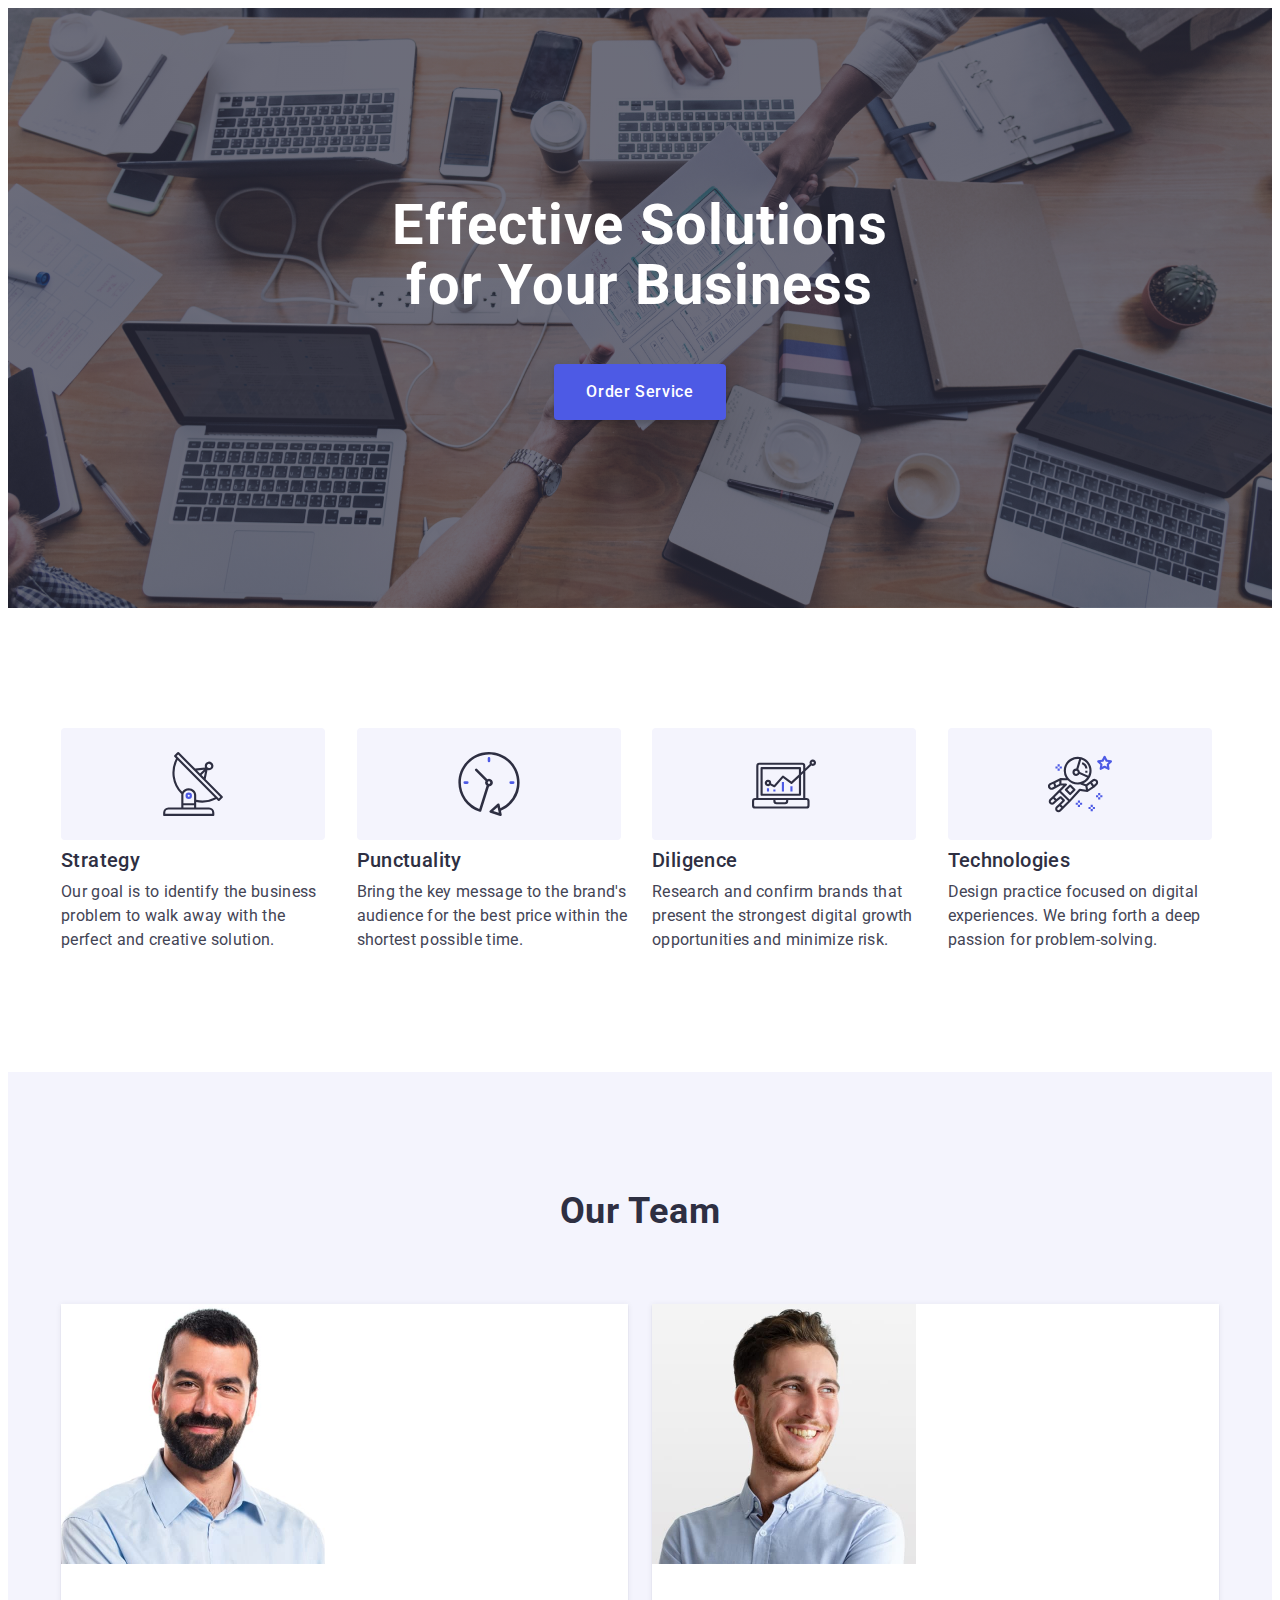
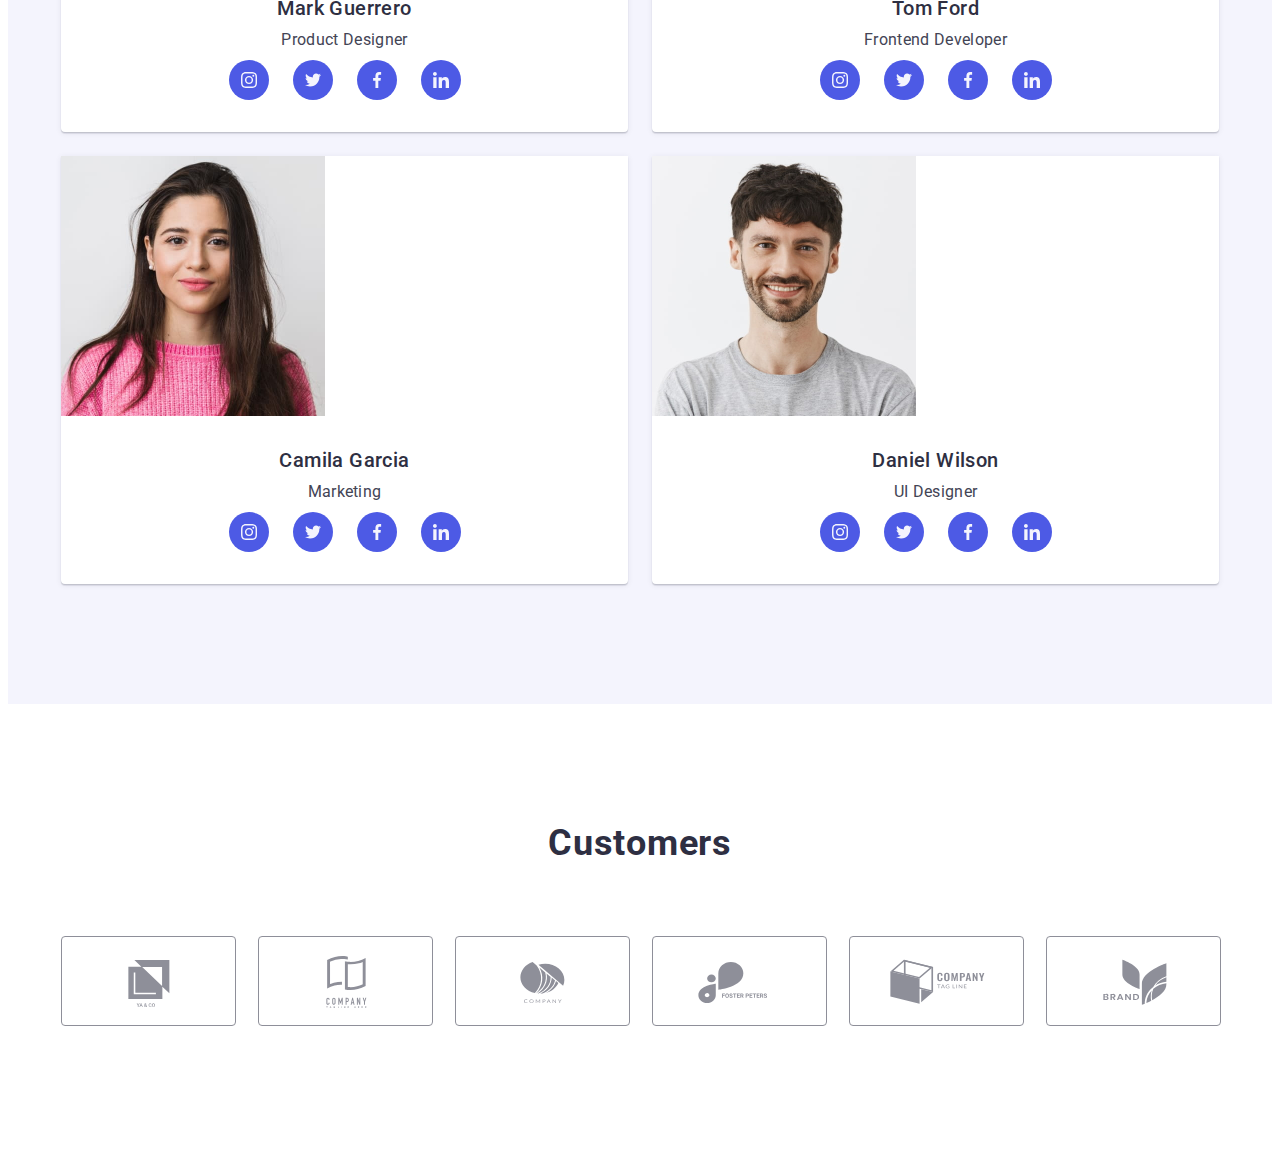
==== index.html @ ec93570b "team desk" ====
<!DOCTYPE html>
<html lang="en">
    
    <head>
        <meta charset="UTF-8">
        <meta http-equiv="X-UA-Compatible" content="IE=edge">
        <meta name="viewport" content="width=device-width, initial-scale=1.0">
        <title>Web Studio</title>
        <link rel="preconnect" href="https://fonts.googleapis.com">
        <link rel="preconnect" href="https://fonts.gstatic.com" crossorigin>
        <link href="https://fonts.googleapis.com/css2?family=Raleway:wght@800&family=Roboto:wght@400;500;700&display=swap" rel="stylesheet">
        <link rel="stylesheet" href="https://cdnjs.cloudflare.com/ajax/libs/modern-normalize/2.0.0/modern-normalize.min.css" integrity="sha512-4xo8blKMVCiXpTaLzQSLSw3KFOVPWhm/TRtuPVc4WG6kUgjH6J03IBuG7JZPkcWMxJ5huwaBpOpnwYElP/m6wg==" crossorigin="anonymous" referrerpolicy="no-referrer">
        <link rel="stylesheet" href="./css/styles.css">
        <link rel="stylesheet" href="./css/media.css">
    </head> 
    <body>
        <!-- <header class="header">
            <div class="container header-container">
                <nav class="header-navigation">
                    <a class="logo-link logo-web link header-logo" href="./index.html">Web<span class="logo-studio link">Studio</span></a>
                    <ul class="header-list list">
                        <li class="header-item"><a class="header-link link current-page" href="./index.html">Studio</a></li>
                        <li class="header-item"><a class="header-link link" href="./portfolio.html">Portfolio</a></li>
                        <li class="header-item"><a class="header-link link" href="">Contacts</a></li>
                    </ul>
                </nav>
                <address class="header-address">
                    <ul class="header-address-list list">
                        <li class="header-address-item">
                            <a class="header-address-link link" href="mailto:info@devstudio.com">info@devstudio.com</a>
                        </li>
                        <li class="header-address-item">
                            <a class="header-address-link link" href="tel:+110001111111">+11 (000) 111-11-11</a>
                        </li>
                    </ul>
                </address>
                <button type="button" class="menu-open-btn">
                    <svg class="menu-open-svg" width="32" height="22">
                        <use href="./images/icons.svg#icon-menu-burger"></use>
                    </svg>
                </button>
            </div>
            <div class="mob-menu">
                <button type="button" class="menu-close-btn">
                    <svg class="modal-close-svg" width="8" height="8">
                        <use href="./images/icons.svg#icon-close-black-a"></use>
                    </svg>
                </button>
                <nav class="mob-menu-navigation">
                    <ul class="mob-menu-list list">
                        <li class="mob-menu-item"><a class="mob-menu-link link current-page" href="./index.html">Studio</a></li>
                        <li class="mob-menu-item"><a class="mob-menu-link link" href="./portfolio.html">Portfolio</a></li>
                        <li class="mob-menu-item"><a class="mob-menu-link link" href="">Contacts</a></li>
                    </ul>
                </nav>
                <address class="mob-menu-address">
                    <ul class="mob-menu-address-list list">
                        <li class="mob-menu-address-item">
                            <a class="mob-menu-address-link link" href="mailto:info@devstudio.com">info@devstudio.com</a>
                        </li>
                        <li class="mob-menu-address-item">
                            <a class="mob-menu-address-link link" href="tel:+110001111111">+11 (000) 111-11-11</a>
                        </li>
                    </ul>
                </address>
                <div class="mob-menu-soc-container">
                    <ul class="mob-menu-soc-list list">
                        <li class="footer-soc-item">
                            <a href="" class="footer-soc-link link" target="_blank" rel="noopener noreferrer"><svg
                                    class="footer-soc-icon" width="24" height="24">
                                    <use href="./images/icons.svg#icon-instagram"></use>
                                </svg></a>
                        </li>
                        <li class="footer-soc-item">
                            <a href="" class="footer-soc-link link" target="_blank" rel="noopener noreferrer"><svg
                                    class="footer-soc-icon" width="24" height="24">
                                    <use href="./images/icons.svg#icon-twitter"></use>
                                </svg></a>
                        </li>
                        <li class="footer-soc-item">
                            <a href="" class="footer-soc-link link" target="_blank" rel="noopener noreferrer"><svg
                                    class="footer-soc-icon" width="24" height="24">
                                    <use href="./images/icons.svg#icon-facebook"></use>
                                </svg></a>
                        </li>
                        <li class="footer-soc-item">
                            <a href="" class="footer-soc-link link" target="_blank" rel="noopener noreferrer"><svg
                                    class="footer-soc-icon" width="24" height="24">
                                    <use href="./images/icons.svg#icon-linkedin"></use>
                                </svg></a>
                        </li>
                    </ul>
                </div>
            </div>
        </header> -->

        <main class="main">
            <section class="hero">
                <div class="container hero-container">
                    <h1 class="hero-text">Effective Solutions for Your Business</h1>
                    <button class="hero-btn btn" type="button" data-modal-open>Order Service</button>
                </div>
            </section>
        
            <section class="features">
                <div class="container features-container">
                    <h2 class="visually-hidden">Our advantages</h2>
                    <ul class="features-list list">
                        <li class="features-item">
                            <div class="features-sm-bg">
                                <svg class="features-item-icon" width="64" height="64">
                                    <use href="./images/icons.svg#icon-sp"></use>
                                </svg>
                            </div>
                            <h3 class="features-subtitle">Strategy</h3>
                            <p class="features-text text-down">
                                Our goal is to identify the business problem to walk away with the perfect and creative solution.
                            </p>
                        </li>
                        <li class="features-item">
                            <div class="features-sm-bg">
                                <svg class="features-item-icon" width="64" height="64">
                                    <use href="./images/icons.svg#icon-clock"></use>
                                </svg>
                            </div>
                            <h3 class="features-subtitle">Punctuality</h3>
                            <p class="features-text text-down">
                                Bring the key message to the brand's audience for the best price within the shortest possible time.
                            </p>
                        </li>
                        <li class="features-item">
                            <div class="features-sm-bg">
                                <svg class="features-item-icon" width="64" height="64">
                                    <use href="./images/icons.svg#icon-diagram"></use>
                                </svg>
                            </div>
                            <h3 class="features-subtitle">Diligence</h3>
                            <p class="features-text text-down">
                                Research and confirm brands that present the strongest digital growth opportunities and minimize risk.
                            </p>
                        </li>
                        <li class="features-item">
                            <div class="features-sm-bg">
                                <svg class="features-item-icon" width="64" height="64">
                                    <use href="./images/icons.svg#icon-astronaut"></use>
                                </svg>
                            </div>
                            <h3 class="features-subtitle">Technologies</h3>
                            <p class="features-text text-down">
                                Design practice focused on digital experiences. We bring forth a deep passion for problem-solving.
                            </p>
                        </li>
                    </ul>
                </div>
            </section>
<!-- 
            <section class="doing">
                <div class="container doing-container">
                    <h2 class="doing-title big-title">What are we doing</h2>
                    <ul class="doing-list list">
                        <li class="doing-item"><img src="./images/img-website.jpg" alt="website for computer" width="360"></li>
                        <li class="doing-item"><img src="./images/img-chatbot.jpg" alt="phone with chatbot" width="360"></li>
                        <li class="doing-item"><img src="./images/img-responsive.jpg" alt="responsive site for phone" width="360"></li>
                    </ul>
                </div>
            </section> -->

            <section class="team">
                <div class="container team-container">
                    <h2 class="team-title big-title">Our Team</h2>
                    <ul class="team-list list">
                        <li class="team-item">
                            <img
                                srcset="./images/photo-1-2x.jpg"
                                src="./images/photo-mark.jpg" 
                                alt="photo Mark Guerrero" 
                                width="264" 
                                height="260"
                            >
                            <div class="team-card">
                                <h3 class="team-item-subtitle subtitle">Mark Guerrero</h3>
                                <p class="team-item-text text-down">Product Designer</p>
                                <ul class="team-soc-list list">
                                    <li class="team-soc-item">
                                        <a
                                            href=""
                                            class="team-soc-link link"
                                            target="_blank"
                                            rel="noopener noreferrer"
                                        ><svg class="team-link-icon" width="16" height="16">
                                            <use href="./images/icons.svg#icon-instagram"></use>
                                        </svg></a>
                                    </li>
                                    <li class="team-soc-item">
                                        <a
                                            href=""
                                            class="team-soc-link link"
                                            target="_blank"
                                            rel="noopener noreferrer"
                                        ><svg class="team-link-icon" width="16" height="16">
                                            <use href="./images/icons.svg#icon-twitter"></use>
                                        </svg></a>
                                    </li>
                                    <li class="team-soc-item">
                                        <a
                                            href=""
                                            class="team-soc-link link"
                                            target="_blank"
                                            rel="noopener noreferrer"
                                        ><svg class="team-link-icon" width="16" height="16">
                                            <use href="./images/icons.svg#icon-facebook"></use>
                                        </svg></a>
                                    </li>
                                    <li class="team-soc-item">
                                        <a
                                            href=""
                                            class="team-soc-link link"
                                            target="_blank"
                                            rel="noopener noreferrer"
                                        ><svg class="team-link-icon" width="16" height="16">
                                            <use href="./images/icons.svg#icon-linkedin"></use>
                                        </svg></a>
                                    </li>
                                </ul>
                            </div>
                        </li>
                        <li class="team-item">
                            <img
                                srcset="./images/photo-2-2x.jpg" 
                                src="./images/photo-tom.jpg" 
                                alt="photo Tom Ford" 
                                width="264" 
                                height="260"
                            >
                            <div class="team-card">
                                <h3 class="team-item-subtitle subtitle">Tom Ford</h3>
                                <p class="team-item-text text-down">Frontend Developer</p>
                                <ul class="team-soc-list list">
                                    <li class="team-soc-item">
                                        <a href="" class="team-soc-link link" target="_blank" rel="noopener noreferrer">
                                            <svg class="team-link-icon" width="16" height="16">
                                                <use href="./images/icons.svg#icon-instagram"></use>
                                            </svg>
                                        </a>
                                    </li>
                                    <li class="team-soc-item">
                                        <a href="" class="team-soc-link link" target="_blank" rel="noopener noreferrer">
                                            <svg class="team-link-icon" width="16" height="16">
                                                <use href="./images/icons.svg#icon-twitter"></use>
                                            </svg>
                                        </a>
                                    </li>
                                    <li class="team-soc-item">
                                        <a href="" class="team-soc-link link" target="_blank" rel="noopener noreferrer">
                                            <svg class="team-link-icon" width="16" height="16">
                                                <use href="./images/icons.svg#icon-facebook"></use>
                                            </svg>
                                        </a>
                                    </li>
                                    <li class="team-soc-item">
                                        <a href="" class="team-soc-link link" target="_blank" rel="noopener noreferrer">
                                            <svg class="team-link-icon" width="16" height="16">
                                                <use href="./images/icons.svg#icon-linkedin"></use>
                                            </svg>
                                        </a>
                                    </li>
                                </ul>
                            </div>
                        </li>
                        <li class="team-item">
                            <img
                                srcset="./images/photo-3-2x.jpg" 
                                src="./images/photo-camila.jpg" 
                                alt="photo Camila Garcia" 
                                width="264" 
                                height="260"
                            >
                            <div class="team-card">
                                <h3 class="team-item-subtitle subtitle">Camila Garcia</h3>
                                <p class="team-item-text text-down">Marketing</p>
                                <ul class="team-soc-list list">
                                    <li class="team-soc-item">
                                        <a href="" class="team-soc-link link" target="_blank" rel="noopener noreferrer">
                                            <svg class="team-link-icon" width="16" height="16">
                                                <use href="./images/icons.svg#icon-instagram"></use>
                                            </svg>
                                        </a>
                                    </li>
                                    <li class="team-soc-item">
                                        <a href="" class="team-soc-link link" target="_blank" rel="noopener noreferrer">
                                            <svg class="team-link-icon" width="16" height="16">
                                                <use href="./images/icons.svg#icon-twitter"></use>
                                            </svg>
                                        </a>
                                    </li>
                                    <li class="team-soc-item">
                                        <a href="" class="team-soc-link link" target="_blank" rel="noopener noreferrer">
                                            <svg class="team-link-icon" width="16" height="16">
                                                <use href="./images/icons.svg#icon-facebook"></use>
                                            </svg>
                                        </a>
                                    </li>
                                    <li class="team-soc-item">
                                        <a href="" class="team-soc-link link" target="_blank" rel="noopener noreferrer">
                                            <svg class="team-link-icon" width="16" height="16">
                                                <use href="./images/icons.svg#icon-linkedin"></use>
                                            </svg>
                                        </a>
                                    </li>
                                </ul>
                            </div>
                        </li>
                        <li class="team-item">
                            <img
                                srcset="./images/photo-4-2x.jpg" 
                                src="./images/photo-daniel.jpg" 
                                alt="photo Daniel Wilson" 
                                width="264" 
                                height="260"
                            >
                            <div class="team-card">
                                <h3 class="team-item-subtitle subtitle">Daniel Wilson</h3>
                                <p class="team-item-text text-down">UI Designer</p>
                                <ul class="team-soc-list list">
                                    <li class="team-soc-item">
                                        <a href="" class="team-soc-link link" target="_blank" rel="noopener noreferrer">
                                            <svg class="team-link-icon" width="16" height="16">
                                                <use href="./images/icons.svg#icon-instagram"></use>
                                            </svg>
                                        </a>
                                    </li>
                                    <li class="team-soc-item">
                                        <a href="" class="team-soc-link link" target="_blank" rel="noopener noreferrer">
                                            <svg class="team-link-icon" width="16" height="16">
                                                <use href="./images/icons.svg#icon-twitter"></use>
                                            </svg>
                                        </a>
                                    </li>
                                    <li class="team-soc-item">
                                        <a href="" class="team-soc-link link" target="_blank" rel="noopener noreferrer">
                                            <svg class="team-link-icon" width="16" height="16">
                                                <use href="./images/icons.svg#icon-facebook"></use>
                                            </svg>
                                        </a>
                                    </li>
                                    <li class="team-soc-item">
                                        <a href="" class="team-soc-link link" target="_blank" rel="noopener noreferrer">
                                            <svg class="team-link-icon" width="16" height="16">
                                                <use href="./images/icons.svg#icon-linkedin"></use>
                                            </svg>
                                        </a>
                                    </li>
                                </ul>
                            </div>
                        </li>
                    </ul>
                </div>
            </section>
            <section class="customers">
                <div class="container customers-container">
                    <h2 class="customers-title big-title">Customers</h2>   
                    <ul class="customers-list list">
                        <li class="customers-item">
                            <a class="client-link link" href="">
                                <svg class="client-link-icon" width="104" height="56">
                                    <use href="./images/icons.svg#icon-client-a"></use>
                                </svg>
                            </a>
                        </li>
                        <li class="customers-item">
                            <a class="client-link link" href="">
                                <svg class="client-link-icon" width="104" height="56">
                                    <use href="./images/icons.svg#icon-client-b"></use>
                                </svg>
                            </a>
                        </li>
                        <li class="customers-item">
                            <a class="client-link link" href="">
                                <svg class="client-link-icon" width="104" height="56">
                                    <use href="./images/icons.svg#icon-client-c"></use>
                                </svg>
                            </a>
                        </li>
                        <li class="customers-item">
                            <a class="client-link link" href="">
                                <svg class="client-link-icon" width="104" height="56">
                                    <use href="./images/icons.svg#icon-client-d"></use>
                                </svg>
                            </a>
                        </li>
                        <li class="customers-item">
                            <a class="client-link link" href="">
                                <svg class="client-link-icon" width="104" height="56">
                                    <use href="./images/icons.svg#icon-client-f"></use>
                                </svg>
                            </a>
                        </li>
                        <li class="customers-item">
                            <a class="client-link link" href="">
                                <svg class="client-link-icon" width="104" height="56">
                                    <use href="./images/icons.svg#icon-client-e"></use>
                                </svg>
                            </a>
                        </li>
                    </ul>
                </div>
            </section>
        </main>
<!-- 
        <footer class="footer">
            <div class="container footer-container">
                <div class="footer-logo-box">
                    <a class="footer-link logo-link logo-web link" href="./index.html">Web<span class="logo-link footer-logo-studio link">Studio</span></a>
                    <p class="footer-text">
                        Increase the flow of customers and sales for your business with digital marketing & growth solutions.
                    </p>
                </div>
            
                <div class="footer-soc-container">
                    <p class="footer-soc-title">Social media</p>
                    <ul class="footer-soc-list list">
                        <li class="footer-soc-item">
                            <a 
                                href="" 
                                class="footer-soc-link link" 
                                target="_blank" 
                                rel="noopener noreferrer"
                            ><svg class="footer-soc-icon" width="24" height="24">
                                <use href="./images/icons.svg#icon-instagram"></use>
                            </svg></a>
                        </li>
                        <li class="footer-soc-item">
                            <a 
                                href="" 
                                class="footer-soc-link link" 
                                target="_blank" 
                                rel="noopener noreferrer"
                            ><svg class="footer-soc-icon" width="24" height="24">
                                <use href="./images/icons.svg#icon-twitter"></use>
                            </svg></a>
                        </li>
                        <li class="footer-soc-item">
                            <a 
                                href="" 
                                class="footer-soc-link link" 
                                target="_blank" 
                                rel="noopener noreferrer"
                            ><svg class="footer-soc-icon" width="24" height="24">
                                <use href="./images/icons.svg#icon-facebook"></use>
                            </svg></a>
                        </li>
                        <li class="footer-soc-item">
                            <a 
                                href="" 
                                class="footer-soc-link link" 
                                target="_blank" 
                                rel="noopener noreferrer"
                            ><svg class="footer-soc-icon" width="24" height="24">
                                <use href="./images/icons.svg#icon-linkedin"></use>
                            </svg></a>
                        </li>
                    </ul>
                </div>
                <div class="footer-form-container">
                    <p class="sub-form-title">Subscribe</p>
                    <form class="footer-form">
                        <label for="footer-email" class="footer-label">
                        <input 
                            type="email" 
                            name="footer-email" 
                            id="footer-email" 
                            placeholder="E-mail" 
                            class="footer-input"
                            required
                        >
                        </label>
                        <button type="submit" class="btn subscribe-btn">Subscribe
                            <svg class="footer-form-icon" width="24" height="24">
                                <use href="./images/icons.svg#icon-icon-send-footer"></use>
                            </svg>
                        </button>
                    </form>
                </div>
            </div>
        </footer> -->
        <div class="backdrop is-hidden" data-modal>
            <div class="modal">
                <button type="button" class="modal-close" data-modal-close>
                <svg class="modal-close-svg" width="8" height="8">
                    <use href="./images/icons.svg#icon-close-black-a"></use>
                </svg>
                </button>
                <p class="modal-title">Leave your contacts and we will call you back</p>
                <form class="modal-form">
                    <div class="modal-field">
                        <label for="user-name" class="input-label">Name</label>
                        <div class="input-wrap">
                            <input 
                                type="text" 
                                name="user-name"
                                id="user-name" 
                                placeholder="" 
                                class="modal-input"
                                required
                            >
                            <svg class="modal-icon" width="18" height="24">
                                <use href="./images/icons.svg#icon-person-modal"></use>
                            </svg>
                        </div>
                    </div>
                    <div class="modal-field">
                        <label for="user-tel" class="input-label">Phone</label>
                        <div class="input-wrap">
                            <input 
                                type="tel" 
                                name="user-tel"
                                id="user-tel" 
                                placeholder="" 
                                class="modal-input"
                                required
                            >
                            <svg class="modal-icon" width="18" height="24">
                                <use href="./images/icons.svg#icon-phone-modal"></use>
                            </svg>
                        
                        </div>
                    </div>
                    <div class="modal-field">
                        <label for="user-email" class="input-label">Email</label>
                        <div class="input-wrap">
                            <input 
                                type="email" 
                                name="user-email"
                                id="user-email" 
                                placeholder="" 
                                class="modal-input"
                                required
                            >
                            <svg class="modal-icon" width="18" height="24">
                                <use href="./images/icons.svg#icon-email-modal"></use>
                            </svg>
                
                        </div>
                    </div>
                    <div class="modal-field-comment">
                        <label for="user-comment" class="input-label">Comment</label>
                        <textarea 
                            name="user-comment" 
                            id="user-comment" 
                            class="modal-comment" 
                            placeholder="Text input"
                        ></textarea>
                    </div>
                    <div class="modal-checkbox">
                        <input 
                            type="checkbox" 
                            id="user-privacy" 
                            name="user-privacy" 
                            value="true"  
                            class="input-checkbox visually-hidden" 
                            required
                        >
                        <label for="user-privacy" class="check-text">
                            <span class="check-span">
                                <svg class="check-icon" width="10" height="8">
                                    <use href="./images/icons.svg#icon-check"></use>
                                </svg>
                            </span>
                            I accept the terms and conditions of the
                            <a href="" class="check-link"> Privacy Policy</a>
                        </label>
                    </div>
                    <button type="submit" class="btn hero-btn">Send</button>
                </form>
            </div>    
        </div>
        <script src="./js/modal.js"></script>
    </body>
</html>
---- css/styles.css ----
:root {
    --primary-brand-color: #4D5AE5;
    --pressed-state-color: #404BBF;
    --title-background-color-dark: #2E2F42;
    --text-color:#434455;
    --background-color-team: #F4F4FD;
    --backgrond-color-light: #FFFFFF;
    --color-accent: #E7E9FC;
    --pressed-success-color: #31D0AA;
    --deemphasized-helper-color: #8E8F99;
    --modal-background: #FCFCFC;
    --font-text-base: 'Roboto', sans-serif;
    --font-text-link: 'Raleway', sans-serif;
    --transform-all: 250ms cubic-bezier(0.4, 0, 0.2, 1);
}

body {
    font-family: var(--font-text-base);
    color: var(--text-color);
    background-color: var(--backgrond-color-light)
}

p, 
h1, 
h2, 
h3, 
h4, 
h5, 
h6 {
    margin: 0;
}

ul, 
ol {
    margin: 0;
    padding: 0;
}

.list {
    list-style: none;
}

.link {
    text-decoration: none;
    color: var(--title-background-color-dark);
}

.visually-hidden {
    position: absolute;
    width: 1px;
    height: 1px;
    margin: -1px;
    border: 0;
    padding: 0;
    white-space: nowrap;
    clip-path: inset(100%);
    clip: rect(0 0 0 0);
    overflow: hidden;
}

.btn {
    font-family: var(--font-text-base);
    font-weight: 500;
    font-size: 16px;
    line-height: 1.5;
    letter-spacing: 0.04em;
    cursor: pointer;
    border-radius: 4px;
}

.hero-btn:hover, .hero-btn:focus, .portfolio-filters-btn:hover, .portfolio-filters-btn:focus {
    background-color: var(--pressed-state-color);
}

.portfolio-filters-btn {
    text-align: center;
    color: var(--primary-brand-color);
    background: var(--background-color-team);
    padding: 12px 24px;
    border: 1px solid var(--color-accent);
    transition: color 250ms cubic-bezier(0.4, 0, 0.2, 1),
    background-color 250ms cubic-bezier(0.4, 0, 0.2, 1),
    border-color 250ms cubic-bezier(0.4, 0, 0.2, 1),
    box-shadow 250ms cubic-bezier(0.4, 0, 0.2, 1);
}

.portfolio-filters-btn:hover,
.portfolio-filters-btn:focus {
    color: var(--backgrond-color-light);
    border: 1px solid transparent;
    box-shadow: 0px 3px 1px rgba(0, 0, 0, 0.1), 0px 2px 1px rgba(0, 0, 0, 0.08), 0px 2px 2px rgba(0, 0, 0, 0.12);
}

.subtitle {
    font-weight: 500;
    font-size: 20px;
    line-height: 1.2;
    letter-spacing: 0.02em;
    color: var(--title-background-color-dark);
    margin-bottom: 8px;
    
}

.text-down {
    /* font-size: 16px;
    line-height: 1.5;
    letter-spacing: 0.02em;
    color:var(--text-color); */
}

img {
    display: block;
    max-width: 100%;
    height: auto;
}

.container {
    max-width: 100%;
    padding: 0 15px;
    /* margin: 0 auto; */
    margin-left: auto;
    margin-right: auto;
}

/**--header--**/

.header {
    border-bottom: 1px solid var(--color-accent);
    box-shadow: 0px 2px 1px rgba(46, 47, 66, 0.08), 0px 1px 1px rgba(46, 47, 66, 0.16), 0px 1px 6px rgba(46, 47, 66, 0.08);
}

.header-link {
    display: none;
}

.logo-link {
    font-family: var(--font-text-link);
    font-weight: 800;
    font-size: 18px;
    line-height: 1.17;
    letter-spacing: 0.03em;
    text-transform: uppercase;
    
}

.header-logo {
    padding-top: 25px;
    padding-bottom: 25px;
    margin-right: 76px;
}

.logo-web {
    color: var(--primary-brand-color);
}

.logo-studio {
    color: var(--title-background-color-dark);
}

.header-address {
    display: none;
}


.current-page {
    color: var(--pressed-state-color);
}

.current-page::after {
    content: '';
    position: absolute;
    left: 0;
    bottom: -1px;
    width: 100%;
    height: 4px;
    background-color: var(--pressed-state-color);
    border-radius: 2px;
    
}

.menu-open-btn {
    margin-left: auto;
}

.modal-close-svg {
    fill: var(--title-background-color-dark);
}


/**--hero--**/

.hero {
    background-color:var(--title-background-color-dark);
    background-image: linear-gradient(rgba(46, 47, 66, 0.7), rgba(46, 47, 66, 0.7)), url(../images/hero-bg-mob.jpg);
    background-repeat: no-repeat;
    background-position: center;
    background-size: cover;
    padding-top: 112px;
    padding-bottom: 112px;
}

@media (min-device-pixel-ratio: 2),
(min-resolution: 192dpi),
(min-resolution: 2dppx) {
    .hero {
        background-image: linear-gradient(rgba(46, 47, 66, 0.7), rgba(46, 47, 66, 0.7)), url(../images/hero-bg-mob-2x.jpg);
    }
}

.hero-text {
    max-width: 320px;
    font-size: 36px;
    line-height: 1.11;
    margin: 0 auto;
    text-align: center;
    letter-spacing: 0.02em;
    color: var(--backgrond-color-light);
    margin-bottom: 72px;
    
}

.hero-btn {
    min-width: 169px;
    color: var(--backgrond-color-light);
    background-color: var(--primary-brand-color);
    display: block;
    margin: 0 auto;
    box-shadow: 0px 4px 4px rgba(0, 0, 0, 0.15);    
    align-items: center;
    padding: 16px 32px;
    border: 0;
    transition: background-color 250ms cubic-bezier(0.4, 0, 0.2, 1);
}

/**--features--**/

.features {
    padding-top: 96px;
    padding-bottom: 96px;
}

/* .features-container {
    display: flex;
    justify-content: center;
    align-items: flex-start;
    gap: 24px;
} */

.features-list {
    display: flex;
    flex-wrap: wrap;
}

.features-subtitle {
    text-align: center;
    font-weight: 700;
    font-size: 36px;
    line-height: 1.11;
    letter-spacing: 0.02em;
    color: var(--title-background-color-dark);
    margin-bottom: 8px;
}

.features-text {
    max-width: 396px;
    font-weight: 500;
    font-size: 16px;
    line-height: 1.5;
    letter-spacing: 0.02em;
    color: var(--text-color);
}

.features-sm-bg {
    display: none;
}


/**--doing--**/

.doing {
   padding-bottom: 120px; 
}

.doing-container {
    
}

.doing-list {
    display: flex;
    align-items: flex-start;
    justify-content: center;
    gap: 24px;
}

.big-title {
    font-weight: 700;
    font-size: 36px;
    line-height: 1.11;
    text-align: center;
    letter-spacing: 0.02em;
    text-transform: capitalize;
    color: var(--title-background-color-dark);
    margin-bottom: 72px;
}

/**--team--**/

.team {
    background-color: var(--background-color-team);
    padding-top: 96px;
    padding-bottom: 96px;
}

.team-container {
  
}

.team-card {
    padding: 32px 0;
}

.team-list {
    text-align: center;
    display: flex;
    flex-wrap: wrap;
    /* justify-content: center; */
    /* align-items: stretch; */
    gap: 24px;
    
}

.team-item {
    /* width: 100%; */
    background-color: var(--backgrond-color-light);
    border-radius: 0px 0px 4px 4px;
    box-shadow: 0px 1px 6px rgba(46, 47, 66, 0.08), 0px 1px 1px rgba(46, 47, 66, 0.16), 0px 2px 1px rgba(46, 47, 66, 0.08);
}

/* .team-item-subtitle, .team-item-text {
    min-width: 232px;
    text-align: center;
    display: flex;
    justify-content: center;
    align-content: flex-start;
} */

.team-item-subtitle {
    margin-bottom: 8px;
    font-weight: 500;
    font-size: 20px;
    line-height: 1.2;
    letter-spacing: 0.02em;

    color: var(--title-background-color-dark);
}

.team-item-text {
    margin-bottom: 8px;
    font-size: 16px;
    line-height: 1.5;
    letter-spacing: 0.02em;
}

.team-soc-list {
    display: flex;
    justify-content: center;
    gap: 24px;
}

.team-soc-item {
    width: 40px;
    height: 40px;
}

.team-soc-link {
    width: 100%;
    height: 100%;
    background-color: var(--primary-brand-color);
    border-radius: 50%;
    display: flex;
    align-items: center;
    justify-content: center;
    fill: var(--background-color-team);
    transition: background-color 250ms cubic-bezier(0.4, 0, 0.2, 1);
}

.team-soc-link:hover,
.team-soc-link:focus {
    background-color: var(--pressed-state-color);
}

/**--customers--**/

.customers {
    padding-top: 96px;
    padding-bottom: 96px;
}

.customers-container {}

.customers-title {}

.customers-list {
    display: flex;
    flex-wrap: wrap;
    gap: 24px;
}

.customers-item {
    /* width: calc((100% - 120px) / 6); */
    width: calc((100% - 30px) / 2);
    height: 88px;
}

.client-link {
    width: 100%;
    height: 100%;
    border: 1px solid var(--deemphasized-helper-color);
    border-radius: 4px;
    display: flex;
    justify-content: center;
    align-items: center;
    color: var(--deemphasized-helper-color);
    transition: border-color 250ms cubic-bezier(0.4, 0, 0.2, 1), color 250ms cubic-bezier(0.4, 0, 0.2, 1);
}

.client-link-icon {
    fill: currentColor
}

.client-link:hover,
.client-link:focus {
    border-color: var(--pressed-state-color);
    color: var(--pressed-state-color);
}

/**--footer--**/

.footer {
    background-color: var(--title-background-color-dark);
    color: var(--background-color-team);
    padding-top: 100px;
    padding-bottom: 100px; 
}

.footer-link {
    display: inline-block;
    margin-bottom: 16px;
}

.footer-container {
    display: flex;
    align-items: baseline;
}

.footer-logo-box {
    margin-right: 120px;
}

.footer-logo-studio {
    color: var(--background-color-team)
}

.footer-text {
    max-width: 264px;
    font-size: 16px;
    line-height: 1.5;   
    letter-spacing: 0.02em;

}


.footer-soc-container {
   
   
}

.footer-soc-title {
    font-family: var(--font-text-base);
    font-style: normal;
    font-weight: 500;
    font-size: 16px;
    line-height: 1.5;
    letter-spacing: 0.02em;
    margin-bottom: 16px;
    color: #FFFFFF;
}

.footer-soc-list {
    display: flex;
    gap: 16px;
}

.footer-soc-item {
    width: 40px;
    height: 40px;
}

.footer-soc-link {
    display: flex;
    justify-content: center;
    align-items: center;
    width: 100%;
    height: 100%;
    background-color: var(--primary-brand-color);
    border-radius: 50%;
    fill: var(--background-color-team);
    transition: background-color 250ms cubic-bezier(0.4, 0, 0.2, 1);
    
}

.footer-soc-link:hover,
.footer-soc-link:focus {
    background-color: var(--pressed-success-color);
}

/**--footer-form--**/

.footer-form-container {
    margin-left: auto;
}

.sub-form-title {
    margin-bottom: 16px;
    font-weight: 500;
    font-size: 16px;
    line-height: 1.5;
    letter-spacing: 0.02em;
    color: #ffffff;
}

.footer-form {
    display: flex;
    align-items: center;
    gap: 24px;
}

.footer-input {
    width: 264px;
    height: 40px;
    padding-left: 16px;
    padding-top: 8px;
    padding-bottom: 8px;
    border: 1px solid #ffffff;
    background-color: transparent;
    font-size: 12px;
    line-height: 1.5;
    letter-spacing: 0.04em;
    filter: drop-shadow(0px 4px 4px rgba(0, 0, 0, 0.15));
    border-radius: 4px;
    color: #ffffff;
}

.footer-input:focus {
    border: 1px solid var(--primary-brand-color);
    outline: none;
}

.footer-input::placeholder {
    color: #FFFFFF;
    font-size: 12px;
    line-height: 2;
    letter-spacing: 0.04em;
}

.subscribe-btn {
    min-width: 165px;
    height: 40px;
    display: flex;
    justify-content: center;
    align-items: center;
    font-family: var(--font-text-base);
    font-size: 16px;
    font-weight: 500;
    line-height: 1.5;
    letter-spacing: 0.04em;
    border-radius: 4px;
    border: none;
    color: var(--backgrond-color-light);
    background-color: var(--primary-brand-color);
    transition: transform 250ms cubic-bezier(0.4, 0, 0.2, 1);
    box-shadow: 0px 4px 4px rgba(0, 0, 0, 0.15);
}

.footer-form-icon {
    margin-left: 16px;
    fill: var(--backgrond-color-light);
}


.subscribe-btn:hover, .subscribe-btn:focus {
    background-color: var(--pressed-state-color);
}

/**--portfolio--**/

.section-portfolio {
    padding-top: 96px;
    padding-bottom: 120px;
}

.portfolio-btn-container {
   
}

.portfolio-filters-list {
    min-width: 586px;
    margin-bottom: 72px;
    display: flex;
    align-items: flex-start;
    justify-content: center;
    gap: 24px;
}

.portfolio-filters-item:hover,
.portfolio-filters-item:focus {
 
}

.portfolio-card {
    border-right: 1px solid var(--color-accent);
    border-bottom: 1px solid var(--color-accent);
    border-left: 1px solid var(--color-accent);
    padding: 32px 16px
}

.portfolio-list {
    display: flex;
    flex-wrap: wrap;
    column-gap: 24px;
    row-gap: 48px;
}

.portfolio-item {
    background-color: var(--backgrond-color-light);
    width: calc((100% - 48px) / 3);
    transition: box-shadow 250ms cubic-bezier(0.4, 0, 0.2, 1);
}

.portfolio-item-link:hover .card-cover-text,
.portfolio-item-link:focus .card-cover-text {
    transform: translateY(0%);
}

.portfolio-item-subtitle,
.portfolio-item-text {

}

.portfolio-item-link {
    display: block;
    transition: box-shadow 250ms cubic-bezier(0.4, 0, 0.2, 1);
}

.card-cover-wrap {
    position: relative;
    overflow: hidden;
}

.card-cover-text {
position: absolute;
top: 0;
font-family: var(--font-text-base);
font-style: normal;
font-size: 16px;
line-height: 1.5;
letter-spacing: 0.02em;
color: var(--background-color-team);
background-color: var(--primary-brand-color);
height: 100%;
padding: 40px 32px;
transform: translateY(100%);
transition: transform 250ms cubic-bezier(0.4, 0, 0.2, 1); 
}


.portfolio-item-link:hover,
.portfolio-item-link:focus {
    box-shadow: 0px 1px 6px rgba(46, 47, 66, 0.08), 0px 1px 1px rgba(46, 47, 66, 0.16), 0px 2px 1px rgba(46, 47, 66, 0.08);
}

/**--modal--**/

.backdrop {
    position: fixed;
    width: 100%;
    height: 100%;
    background-color: rgba(46, 47, 66, 0.4);
    top: 0;
    left: 0;
    transition: opacity 250ms cubic-bezier(0.4, 0, 0.2, 1), visibility 250ms cubic-bezier(0.4, 0, 0.2, 1);
}

.modal {
    position: absolute;
    top: 50%;
    left: 50%;
    transform: translate(-50%, -50%);
    transition: transform 250ms cubic-bezier(0.4, 0, 0.2, 1);
    width: 408px;
    min-height: 584px;
    padding: 72px 24px 24px 24px;
    background-color: var(--modal-background);
    box-shadow: 0px 1px 1px rgba(0, 0, 0, 0.14), 0px 1px 3px rgba(0, 0, 0, 0.12), 0px 2px 1px rgba(0, 0, 0, 0.2);
    border-radius: 4px;
}

.backdrop.is-hidden .modal {
    transform: translate(-50%, -50%) scale(0);
}

.modal-close {
    position: absolute;
    top: 24px;
    right: 24px;
    width: 24px;
    height: 24px;
    padding: 0;
    margin: 0;
    display: flex;
    justify-content: center;
    align-items: center;
    background-color: var(--color-accent);
    border: 1px solid rgba(0, 0, 0, 0.1);
    border-radius: 50%;
    cursor: pointer;
    transition: background-color 250ms cubic-bezier(0.4, 0, 0.2, 1), border 250ms cubic-bezier(0.4, 0, 0.2, 1);
}

.is-hidden {
    visibility: hidden;
    opacity: 0;
    pointer-events: none;
}

.modal-close:hover, 
.modal-close:focus {
    background-color: var(--pressed-state-color);
    fill: var(--backgrond-color-light);
    border: none;
}

.modal-close-svg {
    transition: fill 250ms cubic-bezier(0.4, 0, 0.2, 1);
}

.modal-title {
    font-family: var(--font-text-base);
    font-style: normal;
    font-weight: 500;
    font-size: 16px;
    line-height: 1.5;
    text-align: center;
    letter-spacing: 0.02em;
    color: var(--title-background-color-dark);
    margin-bottom: 16px;
}

.modal-field {
    margin-bottom: 8px;
}

.input-label {
    display: block;
    font-family: var(--font-text-base);
    font-style: normal;
    font-size: 12px;
    line-height: 1.17;
    letter-spacing: 0.04em;
    color: var(--deemphasized-helper-color);
    margin-bottom: 4px;
}

.input-wrap {
    position: relative;
    margin-top: 4px;
}

.modal-input {
    width: 100%;
    height: 40px;
    border: 1px solid rgba(46, 47, 66, 0.4);
    border-radius: 4px;
    padding-left: 38px;
    background-color: transparent;
    font-style: normal;
    font-size: 18px;
    color: var(--title-background-color-dark);
    outline: transparent;
    transition: border-color 250ms cubic-bezier(0.4, 0, 0.2, 1);
}

.modal-input:focus {
    border-color: var(--primary-brand-color);
}

.modal-input:focus + .modal-icon {
    fill: var(--primary-brand-color);
}

.modal-icon {
    position: absolute;
    fill: var(--title-background-color-dark);
    left: 16px;
    top: 50%;
    transform: translateY(-50%);
    transition: fill 250ms cubic-bezier(0.4, 0, 0.2, 1);
}

.modal-field-comment {
    margin-bottom: 16px;
}

.modal-comment {
    width: 100%;
    height: 120px;
    padding: 8px 16px;
    border: 1px solid rgba(46, 47, 66, 0.4);
    border-radius: 4px;
    resize: none;
    font-size: 12px;
    line-height: 1.17;
    letter-spacing: 0.04em;
    color: rgba(46, 47, 66, 0.4);
    background-color: transparent;
    outline: transparent;
    transition: border-color 250ms cubic-bezier(0.4, 0, 0.2, 1);
}

.modal-comment:focus {
    border-color: var(--primary-brand-color);
}

.modal-comment::placeholder {
    font-size: 12px;
    line-height: 1.17;
    letter-spacing: 0.04em;
    color: rgba(46, 47, 66, 0.4);
}

.modal-checkbox {
    margin-bottom: 24px;
}

.check-text {
    font-size: 12px;
    line-height: 1.17;
    letter-spacing: 0.04em;
    color: var(--deemphasized-helper-color);
}

.check-span {
    display: inline-flex;
    align-items: center;
    justify-content: center;
    width: 16px;
    height: 16px;
    margin-right: 8px;
    border: 1px solid rgba(46, 47, 66, 0.4);
    border-radius: 2px;
    cursor: pointer;
    background-color: transparent;
    fill: transparent;
    transition: background-color 250ms cubic-bezier(0.4, 0, 0.2, 1), border 250ms cubic-bezier(0.4, 0, 0.2, 1), fill 250ms cubic-bezier(0.4, 0, 0.2, 1);
}

.check-link {
    color: var(--primary-brand-color); 
}

.input-checkbox:checked + .check-text > .check-span {
    background-color: var(--pressed-state-color);
    border: none;
    fill: var(--background-color-team);
}

.input-checkbox:focus-visible + .check-text > .check-span {
    outline: 2px solid rgba(77, 90, 229, 0.5);
}
---- css/media.css ----
@media screen and (min-width: 428px) {
    .container {
        max-width: 426px;
    }
}

@media screen and (min-width: 768px) {
    .container {
        max-width: 766px;
    }
    /* header */

    .header-list {
        gap: 40px;
    }

    .header-link {
        position: relative;
        display: block;
        padding: 24px 0;
        transition: color var(--transform-all);
    }

    .header-container, 
    .header-navigation,
    .header-list, 
    .header-address, 
    .header-address-list {
        display: flex;
        align-items: center;
    }

    .header-address-list {
        gap: 40px;
    }

    .header-address {
        font-style: normal;
        margin-left: auto;
        display: block;
    }

    .header-address-link {
        font-size: 16px;
        line-height: 1.5;
        letter-spacing: 0.02em;
        color: var(--text-color);
        display: block;
        padding: 24px 0;
        transition: color var(--transform-all);
    }

    .header-item {
        font-weight: 500;
        font-size: 16px;
        line-height: 1.5;
        letter-spacing: 0.02em;
        color: var(--title-background-color-dark);
        position: relative;
    }

    .header-link:hover,
    .header-link:focus,
    .header-address-link:hover,
    .header-address-link:focus {
        color: var(--pressed-state-color);
    }

    /* hero */
    .hero {
        background-image: linear-gradient(rgba(46, 47, 66, 0.7), rgba(46, 47, 66, 0.7)), url(../images/hero-bg-tab.jpg);
    }

    @media (min-device-pixel-ratio: 2),
    (min-resolution: 192dpi),
    (min-resolution: 2dppx) {
        .hero {
            background-image: linear-gradient(rgba(46, 47, 66, 0.7), rgba(46, 47, 66, 0.7)), url(../images/hero-bg-tab-2x.jpg);
        }
    }

    .hero-text {
        margin-bottom: 36px;
        font-size: 56px;
        line-height: 1.07;
        max-width: 496px;
        
    }

    .team>.container,
    .customers>.container {
        max-width: 552px;
    }

    /* features */

    .features-list {
        row-gap: 72px;
        column-gap: 24px;
    }
    
    .features-item {
        width: calc((100% - 24px) / 2);
    }

    .features-subtitle {
        text-align: start;
    }


    /* team */
    
    .team-list {
        column-gap: 24px;
        
    }
    .team-item {
        width: calc((100% - 24px) / 2);
    }
    /* customers */
    .customers-item {
        width: calc((100% - 60px) / 3);
    }

}



@media screen and (min-width: 1158px) {
    .container {
        max-width: 1158px;
    }

    /* hero */

    .hero {
        max-width: 1440px;
        padding-top: 188px;
        padding-bottom: 188px;
        background-image: linear-gradient(rgba(46, 47, 66, 0.7), rgba(46, 47, 66, 0.7)), url(../images/hero-bg-desk.jpg)
    }

    @media (min-device-pixel-ratio: 2),
    (min-resolution: 192dpi),
    (min-resolution: 2dppx) {
        .hero {
            background-image: linear-gradient(rgba(46, 47, 66, 0.7), rgba(46, 47, 66, 0.7)), url(../images/hero-bg-desk-2x.jpg);
        }
    }

    .hero-text {
        font-size: 56px;
        line-height: 1.07em;
        letter-spacing: 0.02em;
        margin-bottom: 48px;
    }

    .team>.container,
    .customers>.container {
        max-width: 1158px;
    }
    /* features */

    .features {
        padding-top: 120px;
        padding-bottom: 120px;
    }

    .features-list {
        display: flex;
        gap: 24px;
        justify-content: center;
        align-items: flex-start;
    }

    .features-item {
        width: calc((100% - 72px) / 4);
    }

    .features-subtitle {
        font-weight: 500;
        font-size: 20px;
        line-height: 1.2;
    }

    .features-text {
        font-weight: 400;
    }

    .features-sm-bg {
        width: 264px;
        height: 112px;
        background-color: var(--background-color-team);
        border-radius: 4px;
        display: flex;
        align-items: center;
        justify-content: center;
        margin-bottom: 8px;
    }

    .features-item-icon {
        margin: 24px 100px;
    }

 /* team */

    .team {
        padding-top: 120px;
        padding-bottom: 120px;
    }
    .team-list{
        gap: 24px;
        justify-content: center;
        align-items: stretch;
    }

    .team-item {
        width: calc((100%-72px) / 4);
    }

    /* customers */
    .customers-item {
        width: calc((100% - 120px) / 6);
    }

    .customers {
        padding-top: 120px;
        padding-bottom: 120px;
    }
}
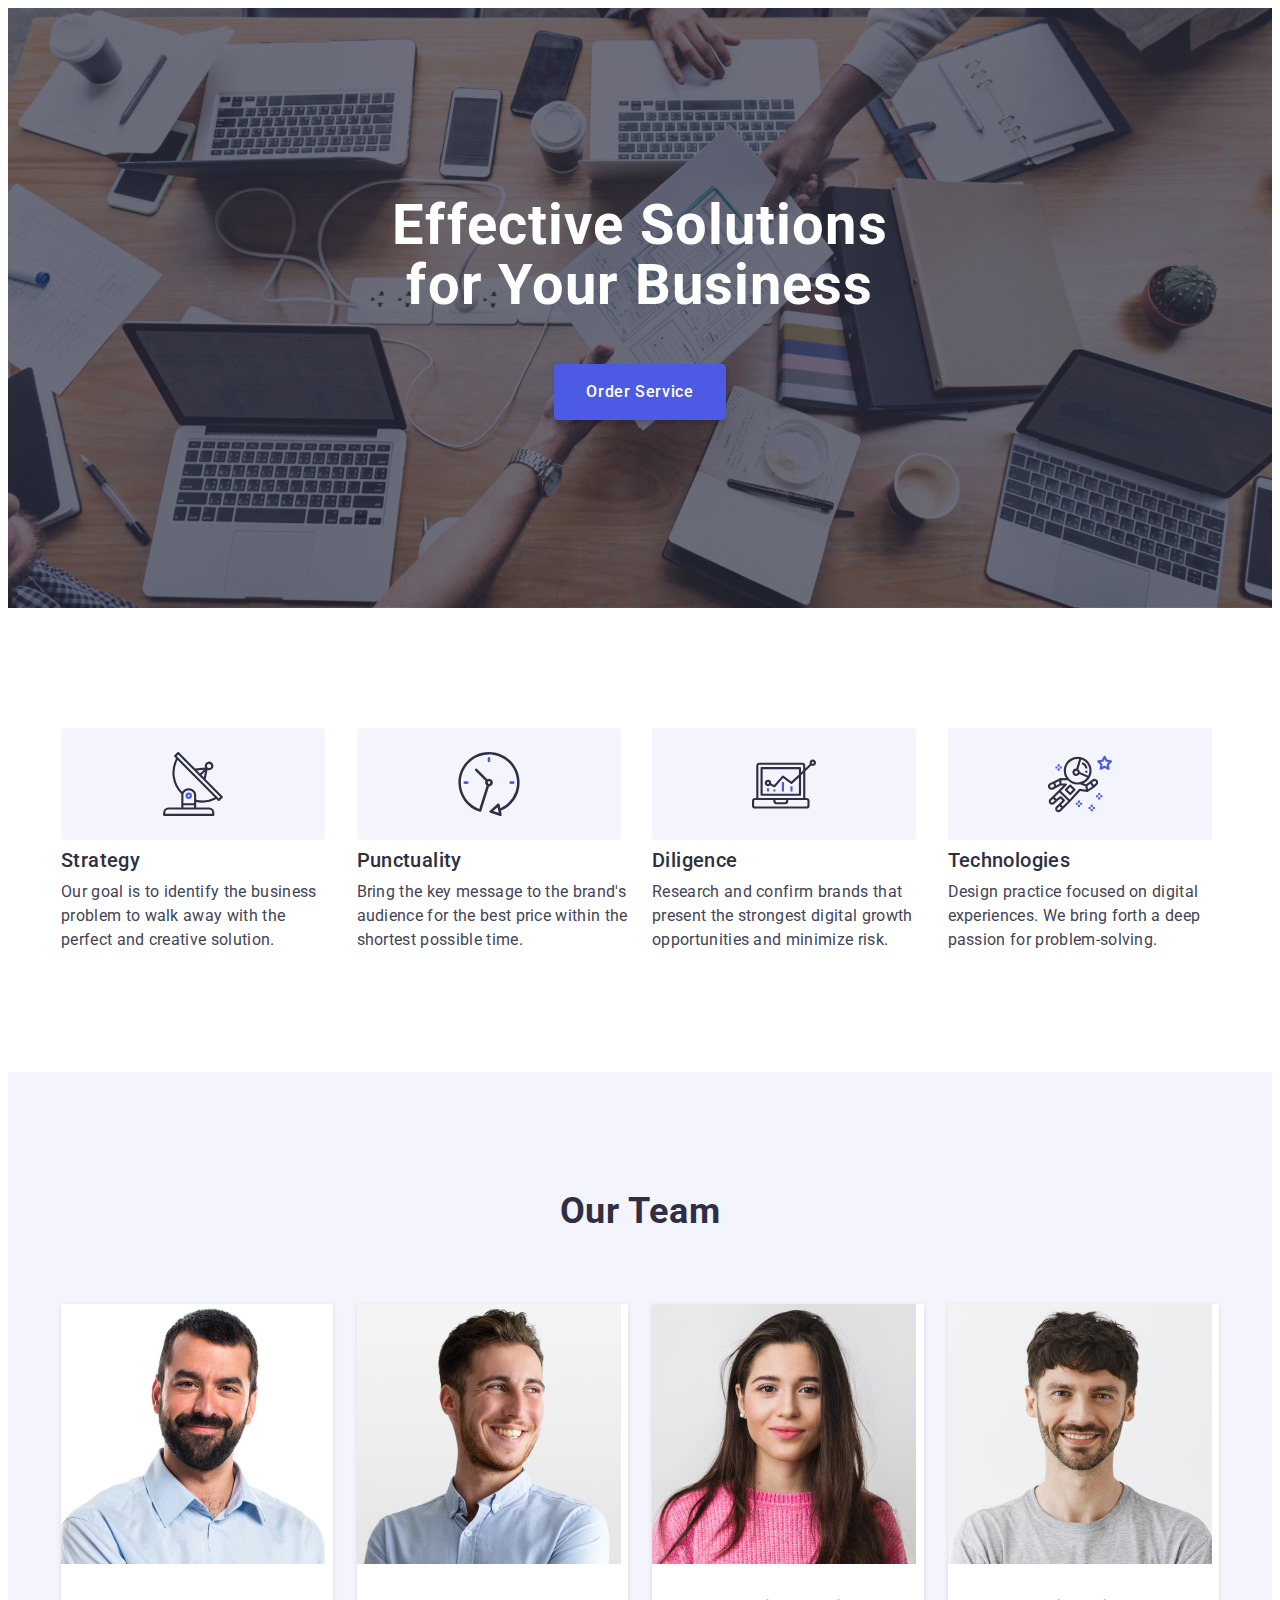
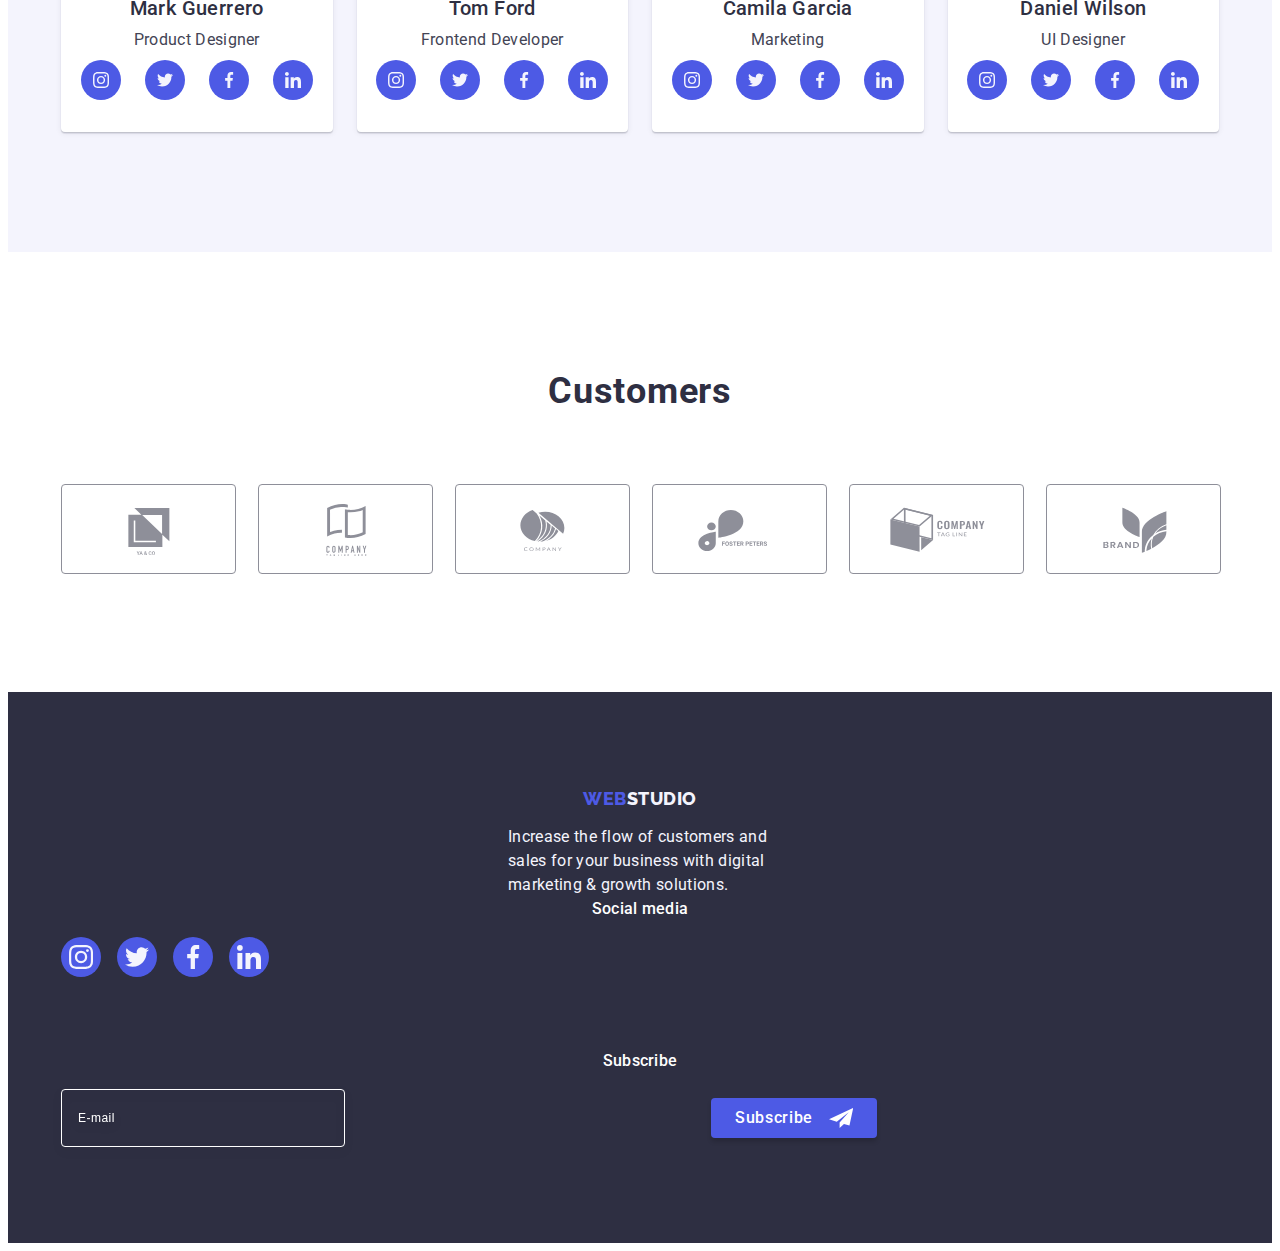
==== commit 28ebc373: "footer mob" ====
--- a/index.html
+++ b/index.html
@@ -406,7 +406,7 @@
                 </div>
             </section>
         </main>
-<!-- 
+
         <footer class="footer">
             <div class="container footer-container">
                 <div class="footer-logo-box">
@@ -482,7 +482,7 @@
                     </form>
                 </div>
             </div>
-        </footer> -->
+        </footer>
         <div class="backdrop is-hidden" data-modal>
             <div class="modal">
                 <button type="button" class="modal-close" data-modal-close>
--- a/css/styles.css
+++ b/css/styles.css
@@ -323,8 +323,7 @@
     text-align: center;
     display: flex;
     flex-wrap: wrap;
-    /* justify-content: center; */
-    /* align-items: stretch; */
+    justify-content: center;
     gap: 24px;
     
 }
@@ -439,8 +438,8 @@
 .footer {
     background-color: var(--title-background-color-dark);
     color: var(--background-color-team);
-    padding-top: 100px;
-    padding-bottom: 100px; 
+    padding-top: 96px;
+    padding-bottom: 96px; 
 }
 
 .footer-link {
@@ -449,12 +448,12 @@
 }
 
 .footer-container {
-    display: flex;
-    align-items: baseline;
+    /* display: flex;
+    align-items: baseline; */
 }
 
 .footer-logo-box {
-    margin-right: 120px;
+    /* margin-right: 120px; */
 }
 
 .footer-logo-studio {
@@ -462,17 +461,13 @@
 }
 
 .footer-text {
+
+    align-items: center;
     max-width: 264px;
     font-size: 16px;
     line-height: 1.5;   
     letter-spacing: 0.02em;
 
-}
-
-
-.footer-soc-container {
-   
-   
 }
 
 .footer-soc-title {
@@ -565,16 +560,11 @@
 
 .subscribe-btn {
     min-width: 165px;
-    height: 40px;
+    /* height: 40px; */
     display: flex;
     justify-content: center;
     align-items: center;
-    font-family: var(--font-text-base);
-    font-size: 16px;
-    font-weight: 500;
-    line-height: 1.5;
-    letter-spacing: 0.04em;
-    border-radius: 4px;
+    padding: 8px 24px;
     border: none;
     color: var(--backgrond-color-light);
     background-color: var(--primary-brand-color);
--- a/css/media.css
+++ b/css/media.css
@@ -2,6 +2,8 @@
     .container {
         max-width: 426px;
     }
+
+    
 }
 
 @media screen and (min-width: 768px) {
@@ -117,14 +119,43 @@
     .team-item {
         width: calc((100% - 24px) / 2);
     }
-    /* customers */
+
+    
+ /* customers */
     .customers-item {
         width: calc((100% - 60px) / 3);
     }
 
+ /* footer */
+
+    .footer-container {
+        text-align: center;
+        
+    }
+
+    .footer-text {
+        text-align: left;
+        margin-right: auto;
+        margin-left: auto;
+    }
+
+    .footer-soc-container {
+        margin-bottom: 72px;
+    }
+
+    .subscribe-btn {
+        margin-right: auto;
+        margin-left: auto;
+    }
+
+
+                
+
 }
 
 
+
+/* <--min-width: 1158px--> */
 
 @media screen and (min-width: 1158px) {
     .container {
@@ -207,18 +238,17 @@
     .team {
         padding-top: 120px;
         padding-bottom: 120px;
+        
     }
     .team-list{
-        gap: 24px;
-        justify-content: center;
-        align-items: stretch;
+        column-gap: 24px;  
     }
 
     .team-item {
-        width: calc((100%-72px) / 4);
-    }
-
-    /* customers */
+        width: calc((100% - 72px) / 4);
+    }
+
+ /* customers */
     .customers-item {
         width: calc((100% - 120px) / 6);
     }
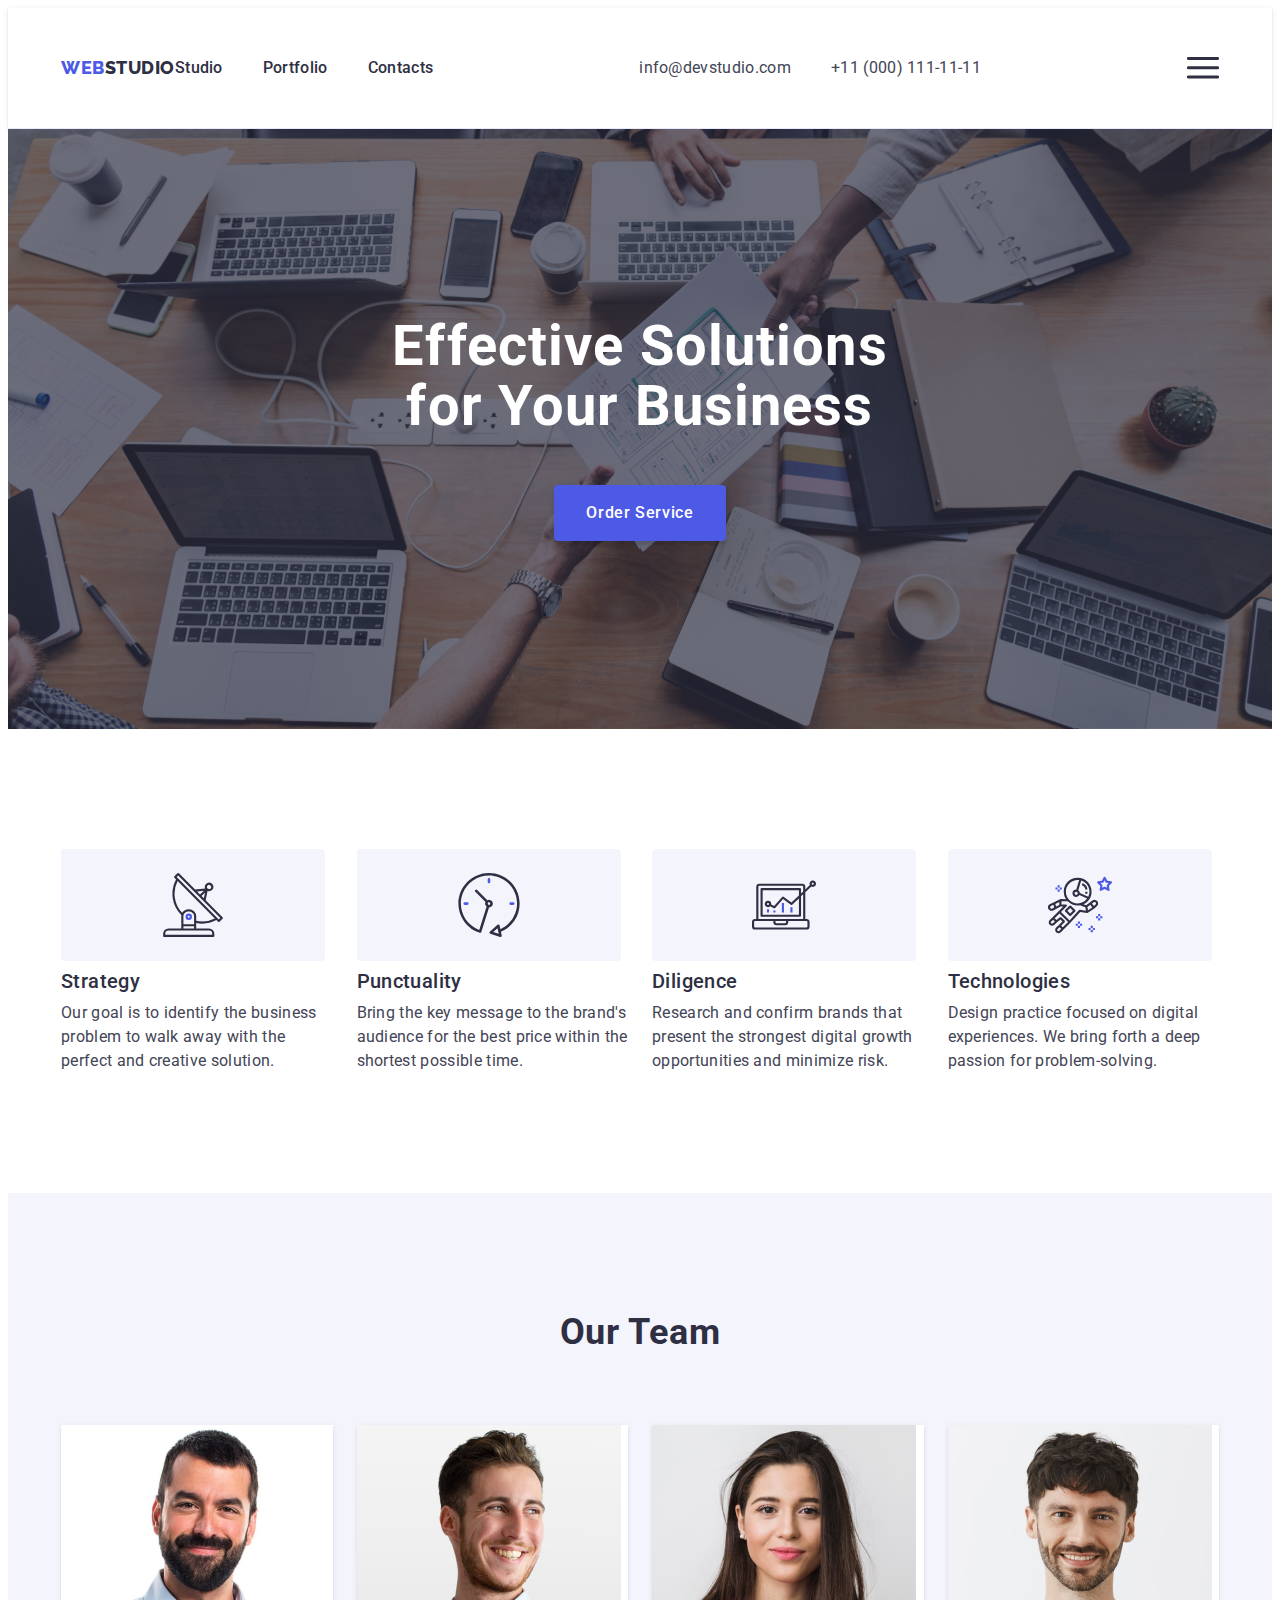
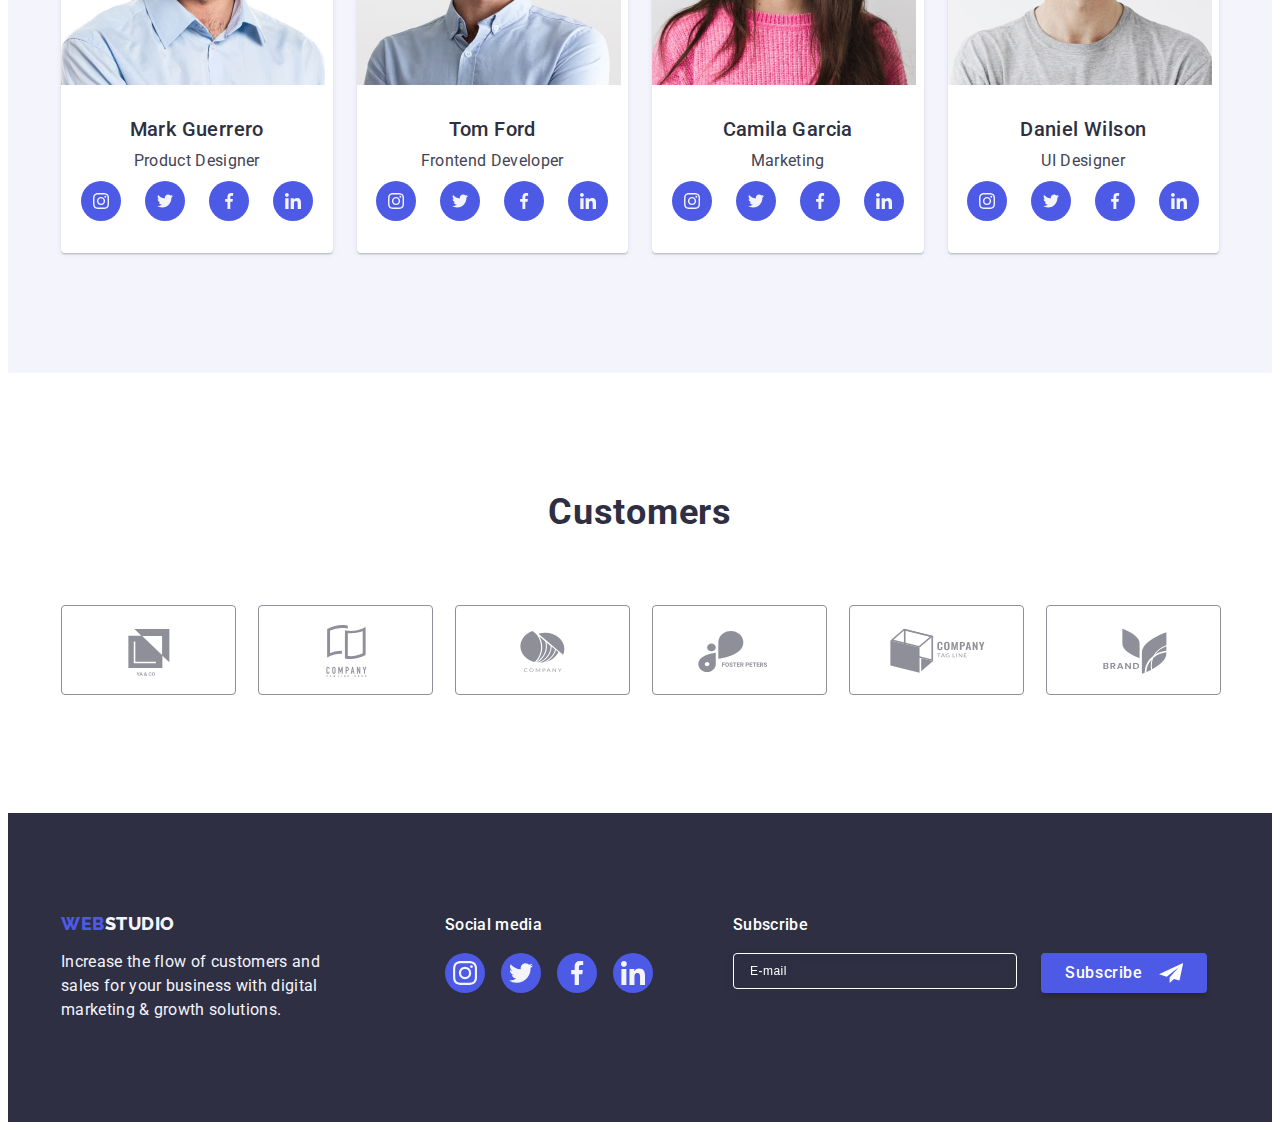
==== commit ca3fdb61: "header + js" ====
--- a/index.html
+++ b/index.html
@@ -14,7 +14,7 @@
         <link rel="stylesheet" href="./css/media.css">
     </head> 
     <body>
-        <!-- <header class="header">
+        <header class="header">
             <div class="container header-container">
                 <nav class="header-navigation">
                     <a class="logo-link logo-web link header-logo" href="./index.html">Web<span class="logo-studio link">Studio</span></a>
@@ -34,13 +34,13 @@
                         </li>
                     </ul>
                 </address>
-                <button type="button" class="menu-open-btn">
+                <button type="button" class="menu-open-btn js-mobile-menu">
                     <svg class="menu-open-svg" width="32" height="22">
                         <use href="./images/icons.svg#icon-menu-burger"></use>
                     </svg>
                 </button>
             </div>
-            <div class="mob-menu">
+            <!-- <div class="mob-menu">
                 <button type="button" class="menu-close-btn">
                     <svg class="modal-close-svg" width="8" height="8">
                         <use href="./images/icons.svg#icon-close-black-a"></use>
@@ -62,8 +62,8 @@
                             <a class="mob-menu-address-link link" href="tel:+110001111111">+11 (000) 111-11-11</a>
                         </li>
                     </ul>
-                </address>
-                <div class="mob-menu-soc-container">
+                </address> -->
+                <!-- <div class="mob-menu-soc-container">
                     <ul class="mob-menu-soc-list list">
                         <li class="footer-soc-item">
                             <a href="" class="footer-soc-link link" target="_blank" rel="noopener noreferrer"><svg
@@ -91,8 +91,8 @@
                         </li>
                     </ul>
                 </div>
-            </div>
-        </header> -->
+            </div> -->
+        </header>
 
         <main class="main">
             <section class="hero">
@@ -575,5 +575,6 @@
             </div>    
         </div>
         <script src="./js/modal.js"></script>
+        <script src="./js/mobile-menu.js"></script>
     </body>
 </html>
--- a/css/styles.css
+++ b/css/styles.css
@@ -129,8 +129,20 @@
     box-shadow: 0px 2px 1px rgba(46, 47, 66, 0.08), 0px 1px 1px rgba(46, 47, 66, 0.16), 0px 1px 6px rgba(46, 47, 66, 0.08);
 }
 
+.header-container {
+    display: flex;
+    align-items: center;
+    justify-content: space-between;
+    padding-top: 24px;
+    padding-bottom: 24px;
+}
+
+.header-list {
+    display: none;  
+}
+
 .header-link {
-    display: none;
+    /* display: none; */
 }
 
 .logo-link {
@@ -144,9 +156,9 @@
 }
 
 .header-logo {
-    padding-top: 25px;
+    /* padding-top: 25px;
     padding-bottom: 25px;
-    margin-right: 76px;
+    margin-right: 76px; */
 }
 
 .logo-web {
@@ -162,7 +174,7 @@
 }
 
 
-.current-page {
+/* .current-page {
     color: var(--pressed-state-color);
 }
 
@@ -176,16 +188,30 @@
     background-color: var(--pressed-state-color);
     border-radius: 2px;
     
-}
+} */
 
 .menu-open-btn {
     margin-left: auto;
+    border: none;
+    padding: 0px;
+    display: block;
+    height: 22px;
+    background-color: transparent;
 }
 
 .modal-close-svg {
     fill: var(--title-background-color-dark);
 }
 
+.menu-open-svg {
+    stroke: var(--title-background-color-dark);
+    transition: stroke 250ms cubic-bezier(0.4, 0, 0.2, 1);
+}
+
+.menu-open-btn:hover .menu-open-svg,
+.menu-open-btn:hover .menu-open-svg {
+    stroke: var(--pressed-state-color)
+}
 
 /**--hero--**/
 
@@ -249,6 +275,7 @@
 .features-list {
     display: flex;
     flex-wrap: wrap;
+    gap: 72px;
 }
 
 .features-subtitle {
@@ -439,21 +466,24 @@
     background-color: var(--title-background-color-dark);
     color: var(--background-color-team);
     padding-top: 96px;
-    padding-bottom: 96px; 
+    padding-bottom: 96px;
 }
 
 .footer-link {
-    display: inline-block;
+    display: block;
     margin-bottom: 16px;
 }
 
 .footer-container {
-    /* display: flex;
-    align-items: baseline; */
+    display: flex;
+    flex-direction: column;
+    align-items: center;
 }
 
 .footer-logo-box {
-    /* margin-right: 120px; */
+    display: flex;
+    flex-direction: column;
+    align-items: center;
 }
 
 .footer-logo-studio {
@@ -461,9 +491,7 @@
 }
 
 .footer-text {
-
-    align-items: center;
-    max-width: 264px;
+    width: 264px;
     font-size: 16px;
     line-height: 1.5;   
     letter-spacing: 0.02em;
@@ -471,6 +499,7 @@
 }
 
 .footer-soc-title {
+    text-align: center;
     font-family: var(--font-text-base);
     font-style: normal;
     font-weight: 500;
@@ -483,6 +512,7 @@
 
 .footer-soc-list {
     display: flex;
+    justify-content: center;
     gap: 16px;
 }
 
@@ -512,7 +542,7 @@
 /**--footer-form--**/
 
 .footer-form-container {
-    margin-left: auto;
+    width: 100%;
 }
 
 .sub-form-title {
@@ -524,15 +554,9 @@
     color: #ffffff;
 }
 
-.footer-form {
-    display: flex;
-    align-items: center;
-    gap: 24px;
-}
-
 .footer-input {
-    width: 264px;
-    height: 40px;
+    width: 100%;
+    margin-bottom: 16px;
     padding-left: 16px;
     padding-top: 8px;
     padding-bottom: 8px;
@@ -559,12 +583,13 @@
 }
 
 .subscribe-btn {
+    height: 40px;
+    display: flex;
+    justify-content: center;
+    align-items: center;
+    padding: 8px 24px;
     min-width: 165px;
-    /* height: 40px; */
-    display: flex;
-    justify-content: center;
-    align-items: center;
-    padding: 8px 24px;
+    margin: 0 auto;
     border: none;
     color: var(--backgrond-color-light);
     background-color: var(--primary-brand-color);
--- a/css/media.css
+++ b/css/media.css
@@ -10,7 +10,8 @@
     .container {
         max-width: 766px;
     }
-    /* header */
+    
+ /* header */
 
     .header-list {
         gap: 40px;
@@ -23,6 +24,113 @@
         transition: color var(--transform-all);
     }
 
+
+    /* hero */
+    .hero {
+        background-image: linear-gradient(rgba(46, 47, 66, 0.7), rgba(46, 47, 66, 0.7)), url(../images/hero-bg-tab.jpg);
+    }
+
+    @media (min-device-pixel-ratio: 2),
+    (min-resolution: 192dpi),
+    (min-resolution: 2dppx) {
+        .hero {
+            background-image: linear-gradient(rgba(46, 47, 66, 0.7), rgba(46, 47, 66, 0.7)), url(../images/hero-bg-tab-2x.jpg);
+        }
+    }
+
+    .hero-text {
+        margin-bottom: 36px;
+        font-size: 56px;
+        line-height: 1.07;
+        max-width: 496px;
+        
+    }
+
+    .team>.container,
+    .customers>.container, 
+    .footer>.container {
+        max-width: 552px;
+    }
+
+ /* features */
+
+    .features-list {
+        row-gap: 72px;
+        column-gap: 24px;
+    }
+    
+    .features-item {
+        width: calc((100% - 24px) / 2);
+    }
+
+    .features-subtitle {
+        text-align: start;
+    }
+
+    /* team */
+    
+    .team-list {
+        column-gap: 24px;
+        
+    }
+    .team-item {
+        width: calc((100% - 24px) / 2);
+    }
+
+    
+ /* customers */
+    .customers-item {
+        width: calc((100% - 60px) / 3);
+    }
+
+ /* footer */
+
+    .footer-container {
+        flex-direction: row;        
+        flex-wrap: wrap;
+        align-items: baseline;
+        row-gap: 72px;
+        column-gap: 24px;
+    }
+
+    .footer-logo-box {
+        align-items: flex-start;
+    }
+
+    .footer-soc-title {
+        text-align: start;
+    }
+
+    .footer-form-container {
+        display: flex;
+        flex-direction: column;
+    }
+
+    .footer-form {
+        display: flex;
+    }
+
+    .footer-input {
+        width: 264px;
+        margin-right: 24px;
+    }
+
+    .subscribe-btn {
+        margin: 0;
+    }
+
+}
+
+
+
+/* <--min-width: 1158px--> */
+
+@media screen and (min-width: 1158px) {
+    .container {
+        max-width: 1158px;
+    }
+
+ /* header */
     .header-container, 
     .header-navigation,
     .header-list, 
@@ -68,101 +176,7 @@
         color: var(--pressed-state-color);
     }
 
-    /* hero */
-    .hero {
-        background-image: linear-gradient(rgba(46, 47, 66, 0.7), rgba(46, 47, 66, 0.7)), url(../images/hero-bg-tab.jpg);
-    }
-
-    @media (min-device-pixel-ratio: 2),
-    (min-resolution: 192dpi),
-    (min-resolution: 2dppx) {
-        .hero {
-            background-image: linear-gradient(rgba(46, 47, 66, 0.7), rgba(46, 47, 66, 0.7)), url(../images/hero-bg-tab-2x.jpg);
-        }
-    }
-
-    .hero-text {
-        margin-bottom: 36px;
-        font-size: 56px;
-        line-height: 1.07;
-        max-width: 496px;
-        
-    }
-
-    .team>.container,
-    .customers>.container {
-        max-width: 552px;
-    }
-
-    /* features */
-
-    .features-list {
-        row-gap: 72px;
-        column-gap: 24px;
-    }
-    
-    .features-item {
-        width: calc((100% - 24px) / 2);
-    }
-
-    .features-subtitle {
-        text-align: start;
-    }
-
-
-    /* team */
-    
-    .team-list {
-        column-gap: 24px;
-        
-    }
-    .team-item {
-        width: calc((100% - 24px) / 2);
-    }
-
-    
- /* customers */
-    .customers-item {
-        width: calc((100% - 60px) / 3);
-    }
-
- /* footer */
-
-    .footer-container {
-        text-align: center;
-        
-    }
-
-    .footer-text {
-        text-align: left;
-        margin-right: auto;
-        margin-left: auto;
-    }
-
-    .footer-soc-container {
-        margin-bottom: 72px;
-    }
-
-    .subscribe-btn {
-        margin-right: auto;
-        margin-left: auto;
-    }
-
-
-                
-
-}
-
-
-
-/* <--min-width: 1158px--> */
-
-@media screen and (min-width: 1158px) {
-    .container {
-        max-width: 1158px;
-    }
-
-    /* hero */
+ /* hero */
 
     .hero {
         max-width: 1440px;
@@ -187,10 +201,12 @@
     }
 
     .team>.container,
-    .customers>.container {
+    .customers>.container,
+    .footer>.container {
         max-width: 1158px;
     }
-    /* features */
+    
+ /* features */
 
     .features {
         padding-top: 120px;
@@ -257,4 +273,29 @@
         padding-top: 120px;
         padding-bottom: 120px;
     }
+
+ /* footer */
+    .footer {
+        padding-top: 100px;
+        padding-bottom: 100px;
+    }
+
+    .footer-container {
+        flex-wrap: nowrap;
+        align-items: baseline;
+        column-gap: 0;
+    }
+
+    .footer-logo-box {
+        margin-right: 120px;
+    }
+
+    .footer-soc-title {
+        align-items: center;
+    }
+
+    .footer-form-container {
+        margin-left: 80px;    
+    }
+
 }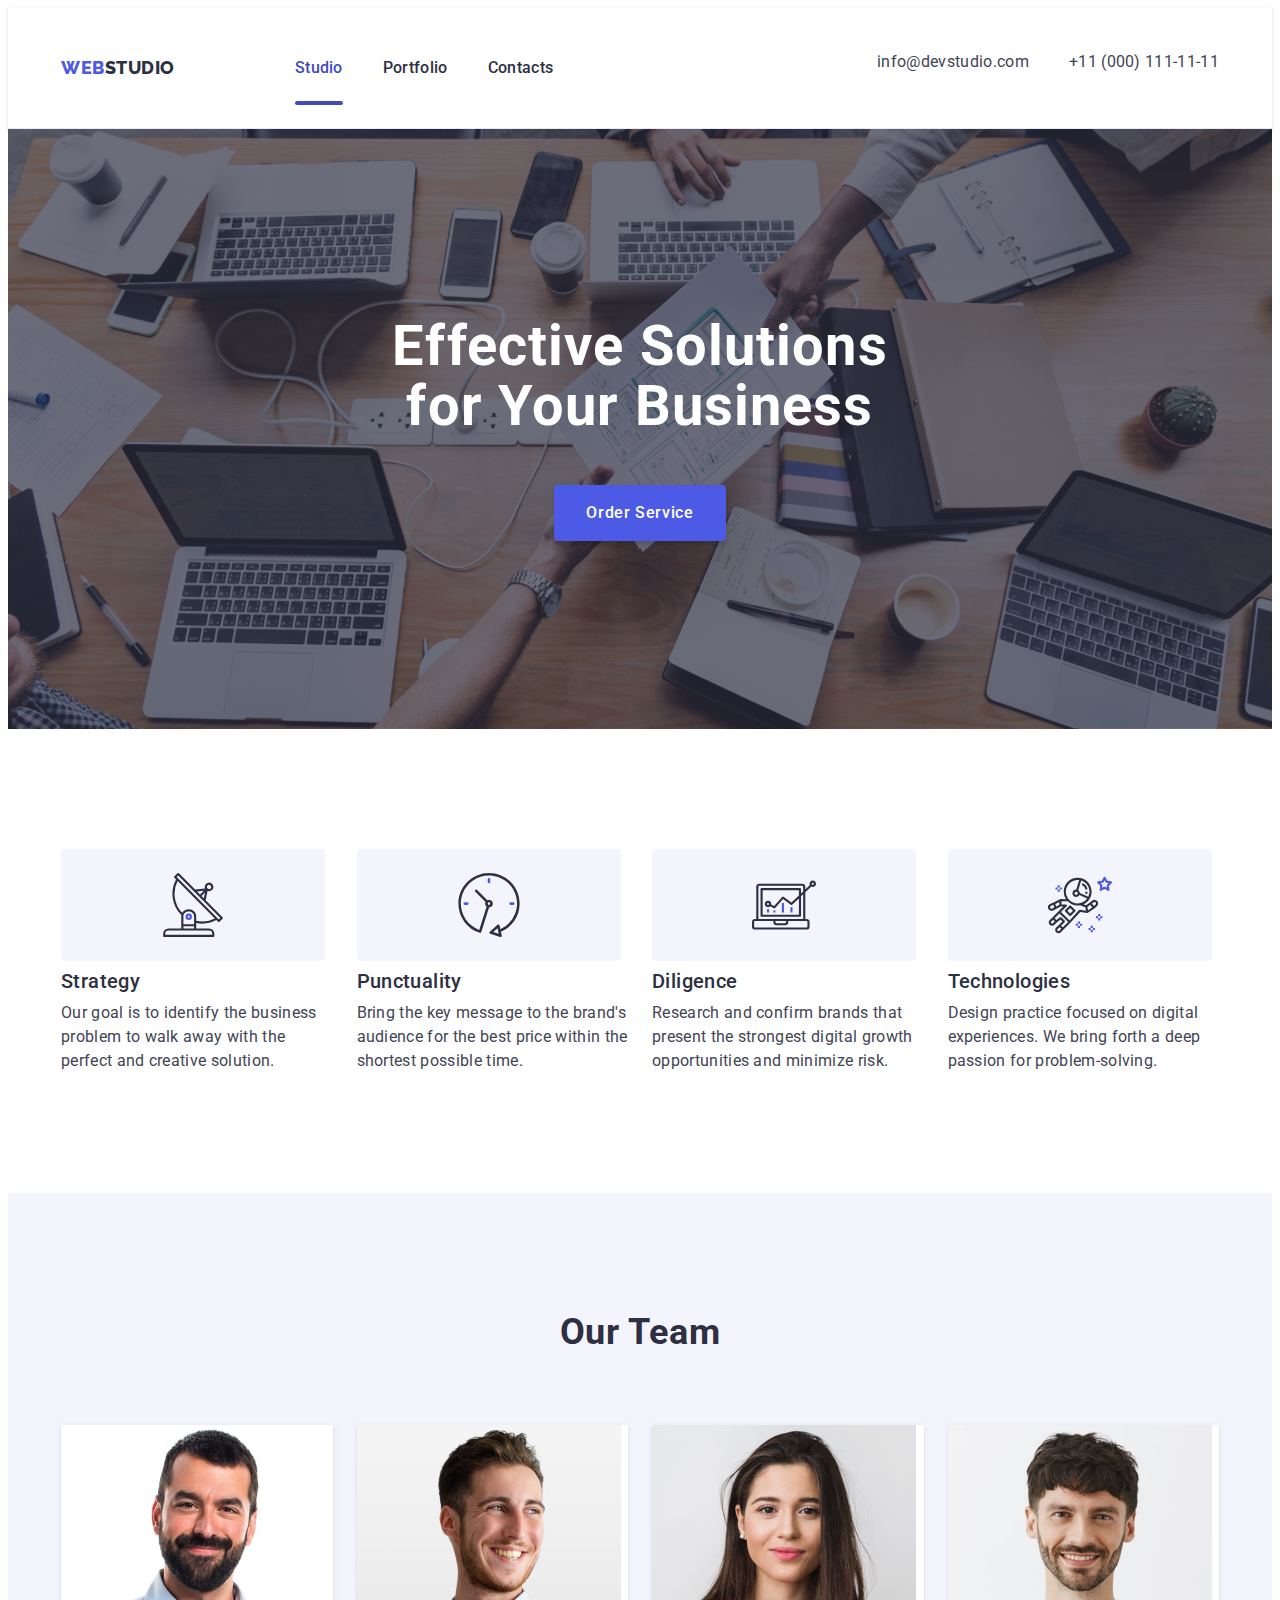
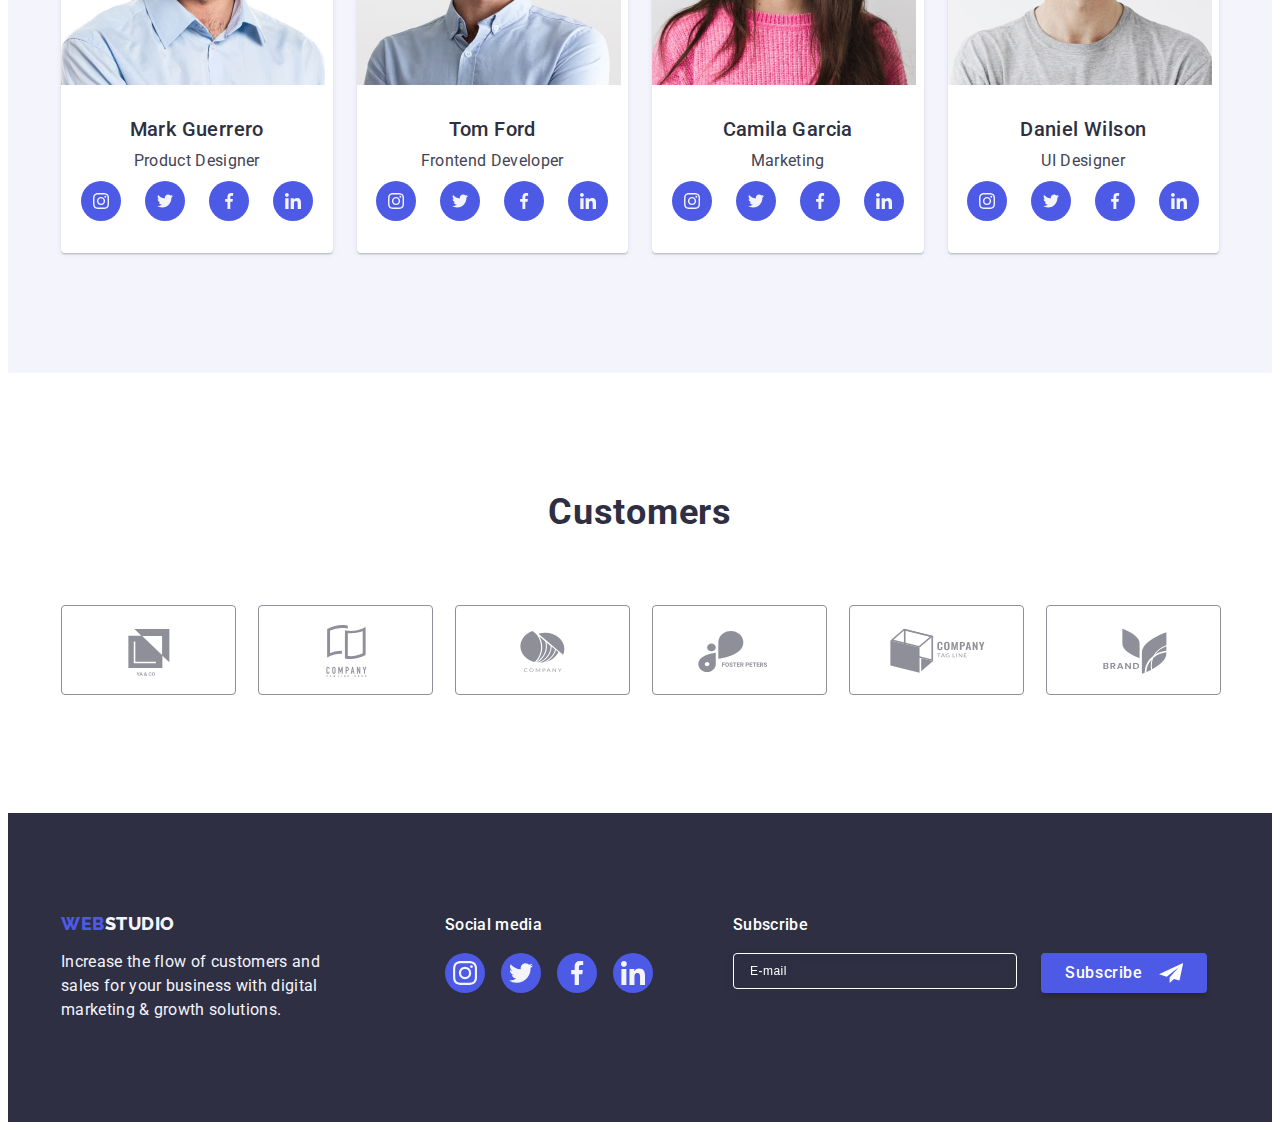
==== commit ce95ca80: "header wrong" ====
--- a/index.html
+++ b/index.html
@@ -34,64 +34,67 @@
                         </li>
                     </ul>
                 </address>
-                <button type="button" class="menu-open-btn js-mobile-menu">
+                <button type="button" class="menu-open-btn js-open-menu">
                     <svg class="menu-open-svg" width="32" height="22">
                         <use href="./images/icons.svg#icon-menu-burger"></use>
                     </svg>
                 </button>
             </div>
-            <!-- <div class="mob-menu">
-                <button type="button" class="menu-close-btn">
-                    <svg class="modal-close-svg" width="8" height="8">
-                        <use href="./images/icons.svg#icon-close-black-a"></use>
-                    </svg>
-                </button>
-                <nav class="mob-menu-navigation">
-                    <ul class="mob-menu-list list">
-                        <li class="mob-menu-item"><a class="mob-menu-link link current-page" href="./index.html">Studio</a></li>
-                        <li class="mob-menu-item"><a class="mob-menu-link link" href="./portfolio.html">Portfolio</a></li>
-                        <li class="mob-menu-item"><a class="mob-menu-link link" href="">Contacts</a></li>
-                    </ul>
-                </nav>
-                <address class="mob-menu-address">
-                    <ul class="mob-menu-address-list list">
-                        <li class="mob-menu-address-item">
-                            <a class="mob-menu-address-link link" href="mailto:info@devstudio.com">info@devstudio.com</a>
-                        </li>
-                        <li class="mob-menu-address-item">
-                            <a class="mob-menu-address-link link" href="tel:+110001111111">+11 (000) 111-11-11</a>
-                        </li>
-                    </ul>
-                </address> -->
-                <!-- <div class="mob-menu-soc-container">
-                    <ul class="mob-menu-soc-list list">
-                        <li class="footer-soc-item">
-                            <a href="" class="footer-soc-link link" target="_blank" rel="noopener noreferrer"><svg
-                                    class="footer-soc-icon" width="24" height="24">
-                                    <use href="./images/icons.svg#icon-instagram"></use>
-                                </svg></a>
-                        </li>
-                        <li class="footer-soc-item">
-                            <a href="" class="footer-soc-link link" target="_blank" rel="noopener noreferrer"><svg
-                                    class="footer-soc-icon" width="24" height="24">
-                                    <use href="./images/icons.svg#icon-twitter"></use>
-                                </svg></a>
-                        </li>
-                        <li class="footer-soc-item">
-                            <a href="" class="footer-soc-link link" target="_blank" rel="noopener noreferrer"><svg
-                                    class="footer-soc-icon" width="24" height="24">
-                                    <use href="./images/icons.svg#icon-facebook"></use>
-                                </svg></a>
-                        </li>
-                        <li class="footer-soc-item">
-                            <a href="" class="footer-soc-link link" target="_blank" rel="noopener noreferrer"><svg
-                                    class="footer-soc-icon" width="24" height="24">
-                                    <use href="./images/icons.svg#icon-linkedin"></use>
-                                </svg></a>
-                        </li>
-                    </ul>
-                </div>
-            </div> -->
+            <!-- Mobile menu -->
+            <div class="mob-menu js-mobile-menu">
+                <div class="menu-container">
+                    <button type="button" class="menu-close-btn js-close-menu">
+                        <svg class="modal-close-svg" width="8" height="8">
+                            <use href="./images/icons.svg#icon-close-black-a"></use>
+                        </svg>
+                    </button>
+                    <nav class="mob-menu-navigation">
+                        <ul class="mob-menu-list list">
+                            <li class="mob-menu-item"><a class="mob-menu-link link current-page" href="./index.html">Studio</a></li>
+                            <li class="mob-menu-item"><a class="mob-menu-link link" href="./portfolio.html">Portfolio</a></li>
+                            <li class="mob-menu-item"><a class="mob-menu-link link" href="">Contacts</a></li>
+                        </ul>
+                    </nav>
+                    <address class="mob-menu-address">
+                        <ul class="mob-menu-address-list list">
+                            <li class="mob-menu-address-item">
+                                <a class="mob-menu-address-link phone link" href="tel:+110001111111">+11 (000) 111-11-11</a>
+                            </li>
+                            <li class="mob-menu-address-item">
+                                <a class="mob-menu-address-link email link" href="mailto:info@devstudio.com">info@devstudio.com</a>
+                            </li>
+                        </ul>
+                    </address>
+                    <div class="mob-menu-soc-container">
+                        <ul class="mob-menu-soc-list list">
+                            <li class="footer-soc-item">
+                                <a href="" class="footer-soc-link link" target="_blank" rel="noopener noreferrer"><svg
+                                        class="footer-soc-icon" width="24" height="24">
+                                        <use href="./images/icons.svg#icon-instagram"></use>
+                                    </svg></a>
+                            </li>
+                            <li class="footer-soc-item">
+                                <a href="" class="footer-soc-link link" target="_blank" rel="noopener noreferrer"><svg
+                                        class="footer-soc-icon" width="24" height="24">
+                                        <use href="./images/icons.svg#icon-twitter"></use>
+                                    </svg></a>
+                            </li>
+                            <li class="footer-soc-item">
+                                <a href="" class="footer-soc-link link" target="_blank" rel="noopener noreferrer"><svg
+                                        class="footer-soc-icon" width="24" height="24">
+                                        <use href="./images/icons.svg#icon-facebook"></use>
+                                    </svg></a>
+                            </li>
+                            <li class="footer-soc-item">
+                                <a href="" class="footer-soc-link link" target="_blank" rel="noopener noreferrer"><svg
+                                        class="footer-soc-icon" width="24" height="24">
+                                        <use href="./images/icons.svg#icon-linkedin"></use>
+                                    </svg></a>
+                            </li>
+                        </ul>
+                    </div>
+                </div>
+            </div>
         </header>
 
         <main class="main">
@@ -575,6 +578,6 @@
             </div>    
         </div>
         <script src="./js/modal.js"></script>
-        <script src="./js/mobile-menu.js"></script>
+        <script defer src="js/mobile-menu.js"></script>
     </body>
 </html>
--- a/css/styles.css
+++ b/css/styles.css
@@ -129,7 +129,10 @@
     box-shadow: 0px 2px 1px rgba(46, 47, 66, 0.08), 0px 1px 1px rgba(46, 47, 66, 0.16), 0px 1px 6px rgba(46, 47, 66, 0.08);
 }
 
+
+
 .header-container {
+    width: 100%;
     display: flex;
     align-items: center;
     justify-content: space-between;
@@ -152,7 +155,6 @@
     line-height: 1.17;
     letter-spacing: 0.03em;
     text-transform: uppercase;
-    
 }
 
 .header-logo {
@@ -169,26 +171,14 @@
     color: var(--title-background-color-dark);
 }
 
+.header-navigation {
+    display: flex;
+    align-items: center;
+}
+
 .header-address {
     display: none;
 }
-
-
-/* .current-page {
-    color: var(--pressed-state-color);
-}
-
-.current-page::after {
-    content: '';
-    position: absolute;
-    left: 0;
-    bottom: -1px;
-    width: 100%;
-    height: 4px;
-    background-color: var(--pressed-state-color);
-    border-radius: 2px;
-    
-} */
 
 .menu-open-btn {
     margin-left: auto;
@@ -199,10 +189,6 @@
     background-color: transparent;
 }
 
-.modal-close-svg {
-    fill: var(--title-background-color-dark);
-}
-
 .menu-open-svg {
     stroke: var(--title-background-color-dark);
     transition: stroke 250ms cubic-bezier(0.4, 0, 0.2, 1);
@@ -212,6 +198,130 @@
 .menu-open-btn:hover .menu-open-svg {
     stroke: var(--pressed-state-color)
 }
+
+/* mobile menu */
+.mob-menu-list {
+    /* display: flex;
+    flex-direction: column;
+    align-items: flex-start; */
+}
+.mob-menu {
+    position: fixed;
+    width: 100%;
+    height: 100%;
+    top: 0;
+    left: 0;
+    z-index: 1000;
+    background-color: var(--backgrond-color-light);
+    transition: opacity 250ms cubic-bezier(0.4, 0, 0.2, 1), visibility 250ms cubic-bezier(0.4, 0, 0.2, 1);
+    opacity: 0;
+    visibility: hidden;
+    pointer-events: none;
+    /* overflow-y: scroll; */
+}
+
+.mob-menu.is-open {
+    opacity: 1;
+    visibility: visible;
+    pointer-events: auto;
+    /* transform: translateX(0); */
+}
+
+.menu-container {
+    position: relative;
+    width: 100%;
+    height: 100vh;
+    padding: 80px 24px 40px 40px;
+    display: flex;
+    flex-direction: column;
+    justify-content: space-between;
+    overflow-y: scroll;
+}
+
+.mob-menu > .container {
+    max-width: 383px;
+    height: 100%;
+}
+
+.menu-close-btn {
+    position: absolute;
+    top: 24px;
+    right: 24px;
+    width: 24px;
+    height: 24px;
+    padding: 0;
+    margin: 0;
+    display: flex;
+    justify-content: center;
+    align-items: center;
+    background-color: transparent;
+    border: 1px solid rgba(0, 0, 0, 0.1);
+    border-radius: 50%;
+    cursor: pointer;
+    transition: background-color var(--transform-all), border var(--transition);
+}
+
+.modal-close-svg {
+    fill: var(--title-background-color-dark);
+    transition: fill var(--transform-all);
+}
+
+.mob-menu-item:not(:last-child) {
+    margin-bottom: 40px;
+}
+
+.mob-menu-link {
+    font-size: 36px;
+    font-weight: 700;
+    line-height: 1.11;
+    letter-spacing: 0.72px;
+    text-transform: capitalize;
+}
+
+.mob-menu-link.current-page,
+.mob-menu-link:hover,
+.mob-menu-link:focus {
+    color: var(--pressed-state-color);
+}
+
+.mob-menu-address {
+    margin-bottom: 48px;
+}
+
+.mob-menu-address-link.phone {
+    font-size: 24px;
+    font-style: normal;
+    font-weight: 700;
+    line-height: 1.11;
+    letter-spacing: 0.72px;
+    text-transform: capitalize;
+    color: var(--primary-brand-color);
+    display: block;
+    margin-bottom: 40px;
+}
+
+.mob-menu-address-link.email {
+    font-size: 20px;
+    font-style: normal;
+    font-weight: 500;
+    line-height: 1.2;
+    letter-spacing: 0.4px;
+    color: var(--text-color);
+}
+
+.mob-menu-soc-list {
+    display: flex;
+    justify-content: flex-start;
+    align-items: center;
+    gap: 30px;
+}
+
+/* .mob-menu-navigation {
+    margin-bottom: 30px;
+} */
+
+
+
 
 /**--hero--**/
 
@@ -478,6 +588,7 @@
     display: flex;
     flex-direction: column;
     align-items: center;
+    gap: 74px;
 }
 
 .footer-logo-box {
--- a/css/media.css
+++ b/css/media.css
@@ -14,150 +14,41 @@
  /* header */
 
     .header-list {
+        display: flex;
         gap: 40px;
     }
 
-    .header-link {
+    .header-logo {
+        padding-top: 25px;
+        padding-bottom: 25px;
+        margin-right: 120px;
+        /* margin-right: 76px; */
+    }
+
+    .current-page {
+        color: var(--pressed-state-color);
+    }
+
+    .current-page::after {
+        content: '';
+        position: absolute;
+        left: 0;
+        bottom: -1px;
+        width: 100%;
+        height: 4px;
+        background-color: var(--pressed-state-color);
+        border-radius: 2px;
+        
+    }
+
+    .header-link.current-page {
         position: relative;
-        display: block;
-        padding: 24px 0;
-        transition: color var(--transform-all);
-    }
-
-
-    /* hero */
-    .hero {
-        background-image: linear-gradient(rgba(46, 47, 66, 0.7), rgba(46, 47, 66, 0.7)), url(../images/hero-bg-tab.jpg);
-    }
-
-    @media (min-device-pixel-ratio: 2),
-    (min-resolution: 192dpi),
-    (min-resolution: 2dppx) {
-        .hero {
-            background-image: linear-gradient(rgba(46, 47, 66, 0.7), rgba(46, 47, 66, 0.7)), url(../images/hero-bg-tab-2x.jpg);
-        }
-    }
-
-    .hero-text {
-        margin-bottom: 36px;
-        font-size: 56px;
-        line-height: 1.07;
-        max-width: 496px;
-        
-    }
-
-    .team>.container,
-    .customers>.container, 
-    .footer>.container {
-        max-width: 552px;
-    }
-
- /* features */
-
-    .features-list {
-        row-gap: 72px;
-        column-gap: 24px;
-    }
-    
-    .features-item {
-        width: calc((100% - 24px) / 2);
-    }
-
-    .features-subtitle {
-        text-align: start;
-    }
-
-    /* team */
-    
-    .team-list {
-        column-gap: 24px;
-        
-    }
-    .team-item {
-        width: calc((100% - 24px) / 2);
-    }
-
-    
- /* customers */
-    .customers-item {
-        width: calc((100% - 60px) / 3);
-    }
-
- /* footer */
-
-    .footer-container {
-        flex-direction: row;        
-        flex-wrap: wrap;
-        align-items: baseline;
-        row-gap: 72px;
-        column-gap: 24px;
-    }
-
-    .footer-logo-box {
-        align-items: flex-start;
-    }
-
-    .footer-soc-title {
-        text-align: start;
-    }
-
-    .footer-form-container {
-        display: flex;
-        flex-direction: column;
-    }
-
-    .footer-form {
-        display: flex;
-    }
-
-    .footer-input {
-        width: 264px;
-        margin-right: 24px;
-    }
-
-    .subscribe-btn {
-        margin: 0;
-    }
-
-}
-
-
-
-/* <--min-width: 1158px--> */
-
-@media screen and (min-width: 1158px) {
-    .container {
-        max-width: 1158px;
-    }
-
- /* header */
-    .header-container, 
-    .header-navigation,
-    .header-list, 
-    .header-address, 
-    .header-address-list {
+    }
+
+    .header-navigation {
         display: flex;
         align-items: center;
-    }
-
-    .header-address-list {
-        gap: 40px;
-    }
-
-    .header-address {
-        font-style: normal;
-        margin-left: auto;
-        display: block;
-    }
-
-    .header-address-link {
-        font-size: 16px;
-        line-height: 1.5;
-        letter-spacing: 0.02em;
-        color: var(--text-color);
-        display: block;
-        padding: 24px 0;
-        transition: color var(--transform-all);
+        margin-right: 120px;
     }
 
     .header-item {
@@ -169,11 +60,171 @@
         position: relative;
     }
 
+    .header-link {
+        position: relative;
+        display: block;
+        padding: 24px 0;
+        transition: color var(--transform-all);
+    }
+    .header-address {
+        display: block;
+        margin-left: auto;
+        font-style: normal;
+    }
+
+    @media screen and (min-width: 768px) {
+    .header-address-item:first-child {
+            margin-bottom: 12px;
+        }
+    }
+    
+    .header-address-link {
+        font-size: 16px;
+        line-height: 1.5;
+        letter-spacing: 0.02em;
+        color: var(--text-color);
+        display: block;
+        transition: color var(--transform-all);
+    }
+
+    .menu-open-btn {
+        display: none;
+    }
+
     .header-link:hover,
     .header-link:focus,
     .header-address-link:hover,
     .header-address-link:focus {
         color: var(--pressed-state-color);
+    }
+       
+    /* hero */
+    .hero {
+        background-image: linear-gradient(rgba(46, 47, 66, 0.7), rgba(46, 47, 66, 0.7)), url(../images/hero-bg-tab.jpg);
+    }
+
+    @media (min-device-pixel-ratio: 2),
+    (min-resolution: 192dpi),
+    (min-resolution: 2dppx) {
+        .hero {
+            background-image: linear-gradient(rgba(46, 47, 66, 0.7), rgba(46, 47, 66, 0.7)), url(../images/hero-bg-tab-2x.jpg);
+        }
+    }
+
+    .hero-text {
+        margin-bottom: 36px;
+        font-size: 56px;
+        line-height: 1.07;
+        max-width: 496px;
+        
+    }
+
+    .team>.container,
+    .customers>.container, 
+    .footer>.container {
+        max-width: 552px;
+    }
+
+ /* features */
+
+    .features-list {
+        row-gap: 72px;
+        column-gap: 24px;
+    }
+    
+    .features-item {
+        width: calc((100% - 24px) / 2);
+    }
+
+    .features-subtitle {
+        text-align: start;
+    }
+
+    /* team */
+    
+    .team-list {
+        column-gap: 24px;
+        
+    }
+    .team-item {
+        width: calc((100% - 24px) / 2);
+    }
+
+    
+ /* customers */
+    .customers-item {
+        width: calc((100% - 60px) / 3);
+    }
+
+ /* footer */
+
+    .footer-container {
+        flex-direction: row;        
+        flex-wrap: wrap;
+        align-items: baseline;
+        row-gap: 72px;
+        column-gap: 24px;
+    }
+
+    .footer-logo-box {
+        align-items: flex-start;
+    }
+
+    .footer-soc-title {
+        text-align: start;
+    }
+
+    .footer-form-container {
+        display: flex;
+        flex-direction: column;
+    }
+
+    .footer-form {
+        display: flex;
+    }
+
+    .footer-input {
+        width: 264px;
+        margin-right: 24px;
+    }
+
+    .subscribe-btn {
+        margin: 0;
+    }
+
+}
+
+
+
+/* <--min-width: 1158px--> */
+
+@media screen and (min-width: 1158px) {
+    .container {
+        max-width: 1158px;
+    }
+
+ /* header */
+    .header-container {
+        justify-content: space-between;
+    }
+    .header-address-list {
+        display: flex;
+        margin-left: auto;
+    }
+
+    @media screen and (min-width: 768px) {
+        .header-address-item:not(:last-child) {
+            margin-right: 40px;
+        }
+    }
+
+    .header-address-link {
+        font-style: normal;
+        font-size: 16px;
+        line-height: 1.5;
+        letter-spacing: 0.02em;
+        color: var(--text-color);
+        transition: color 250ms cubic-bezier(0.4, 0, 0.2, 1);
     }
 
  /* hero */
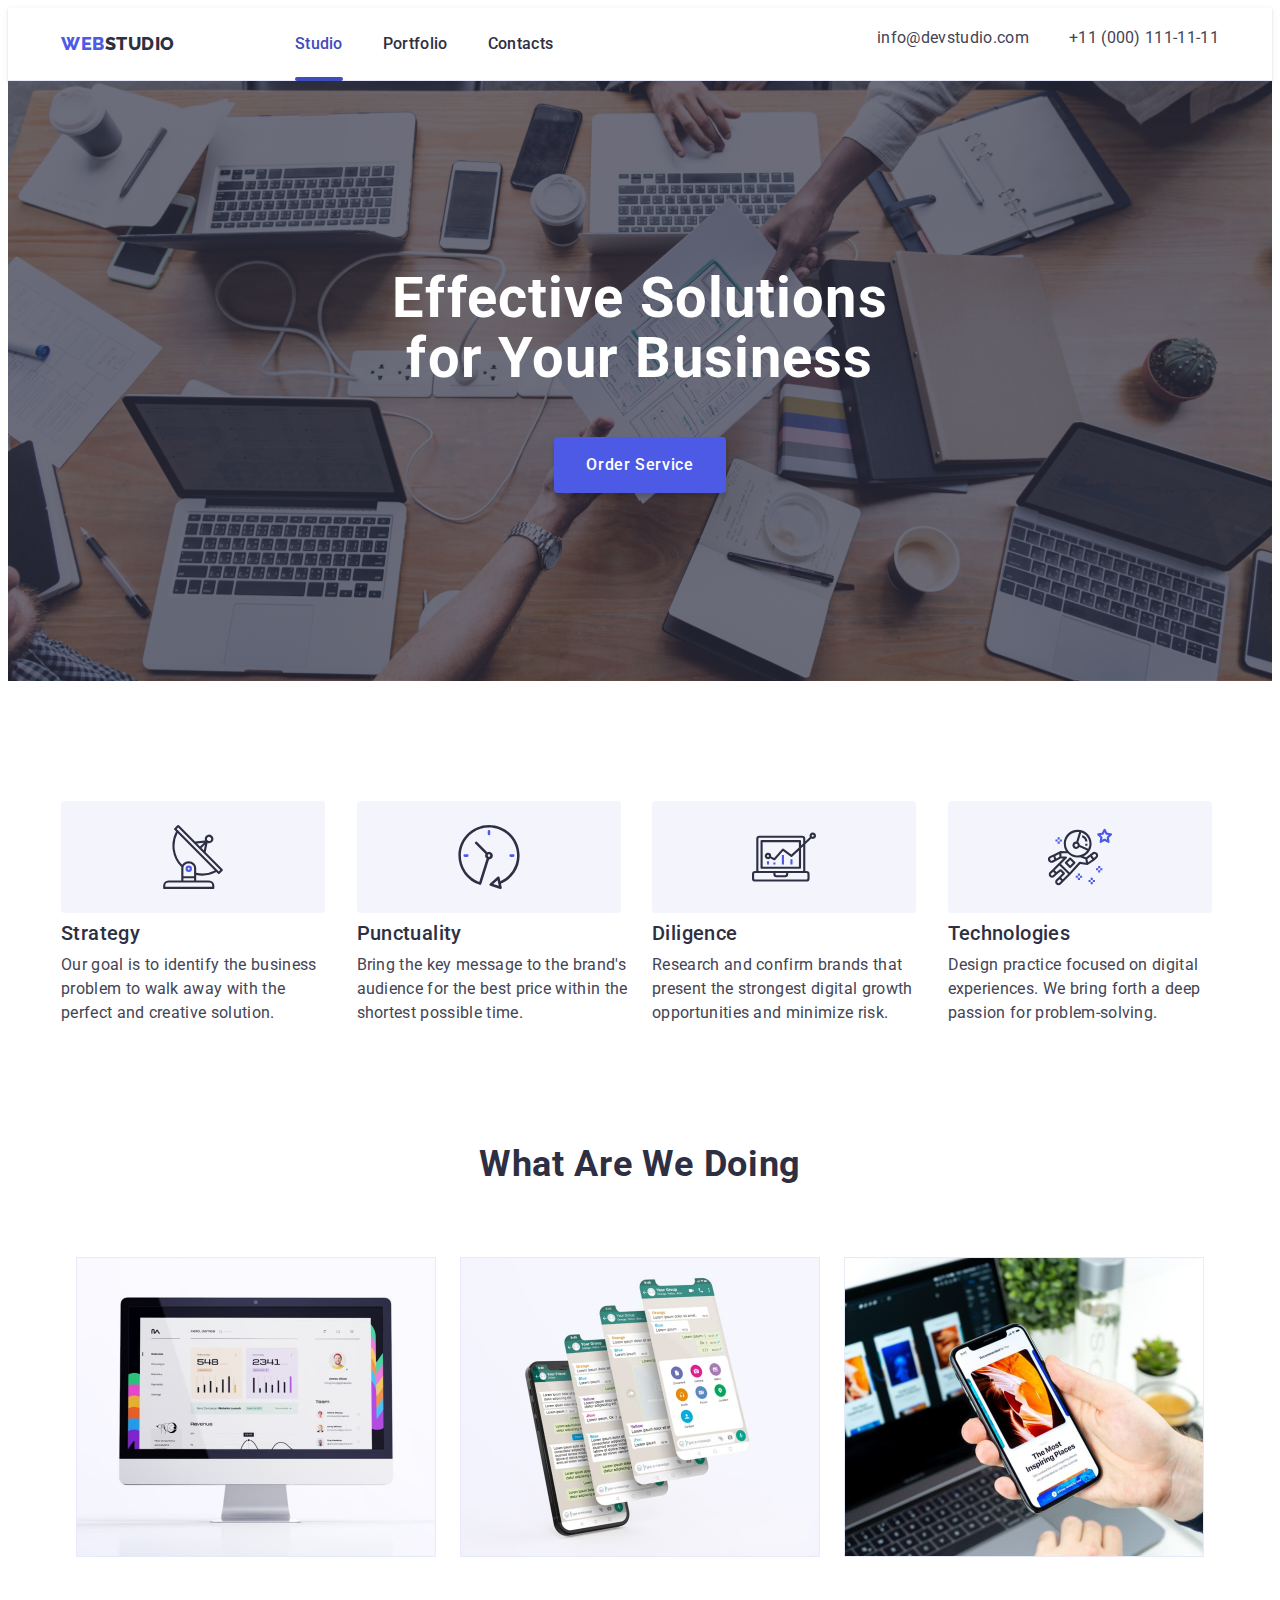
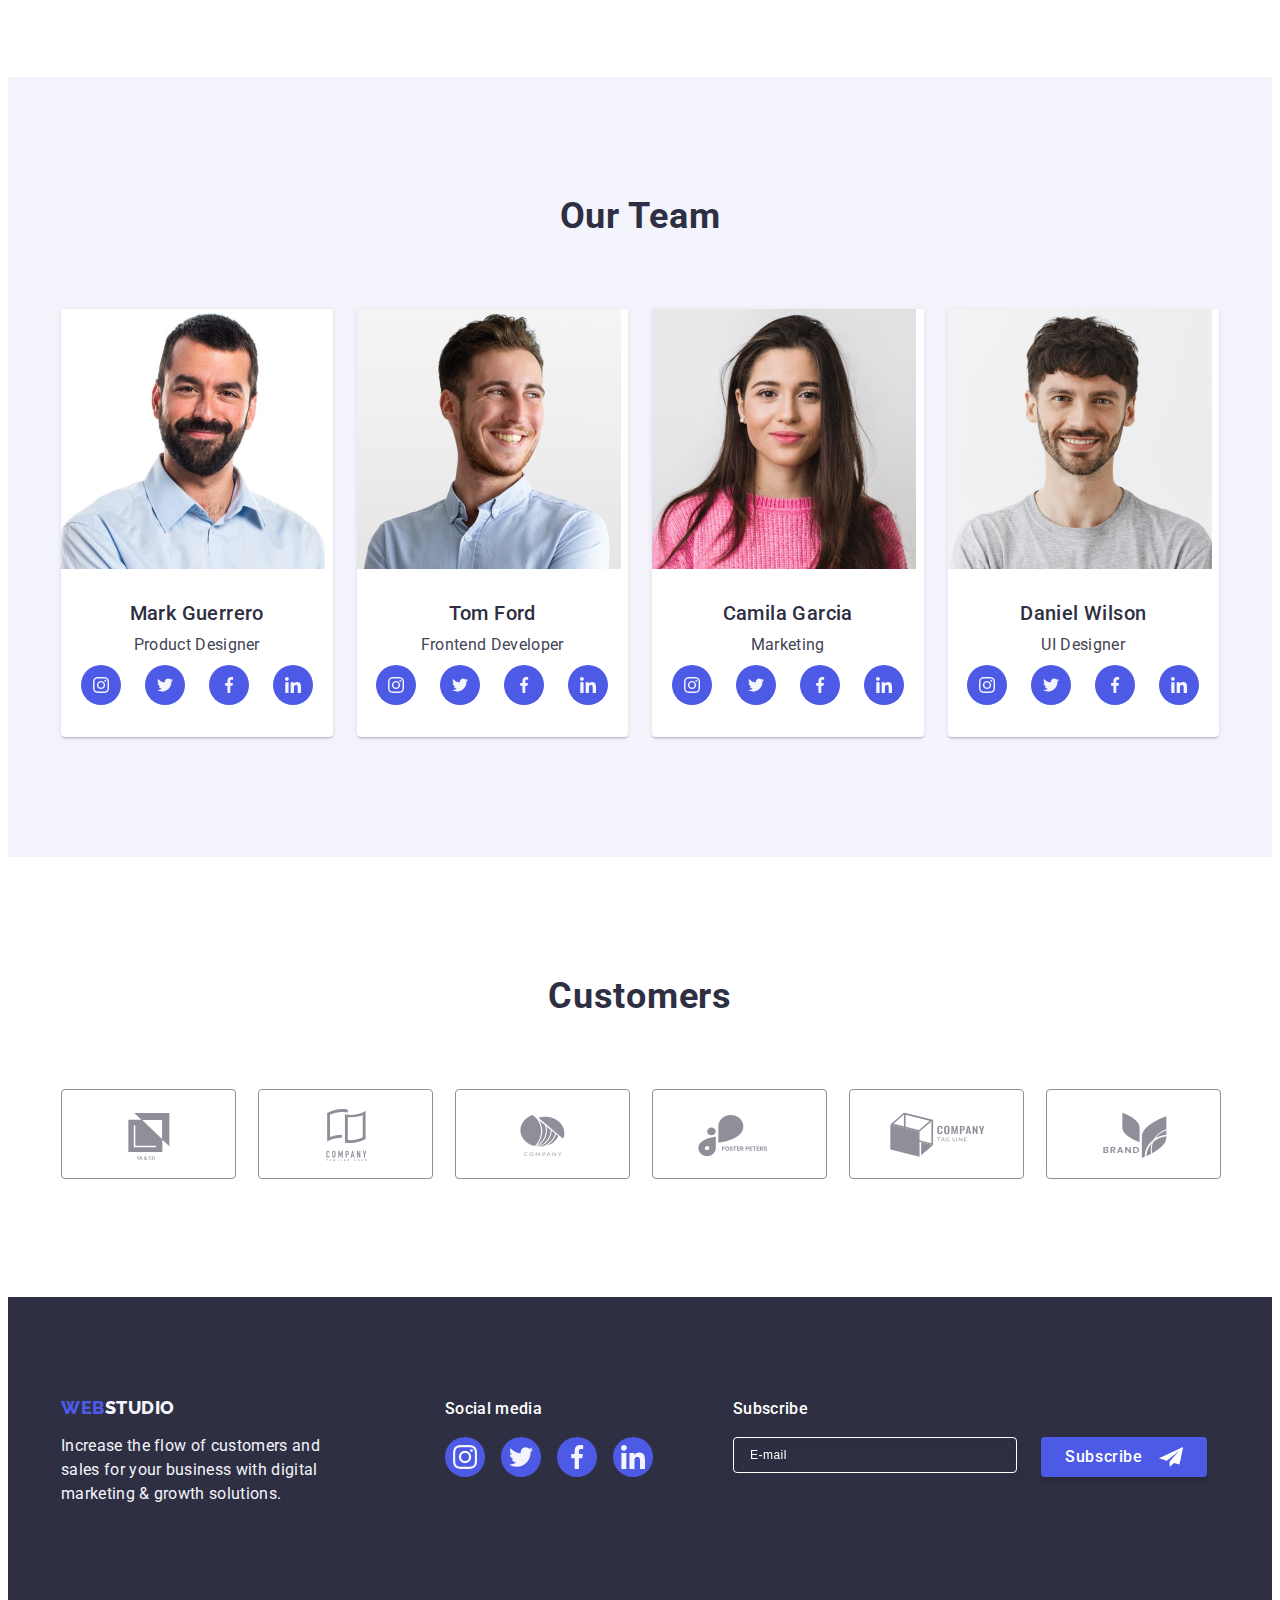
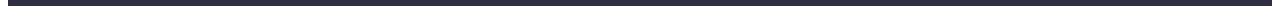
==== commit 3e6be5d9: "all section" ====
--- a/index.html
+++ b/index.html
@@ -34,16 +34,16 @@
                         </li>
                     </ul>
                 </address>
-                <button type="button" class="menu-open-btn js-open-menu">
+                <button type="button" class="menu-open-btn js-open-menu" data-menu-open>
                     <svg class="menu-open-svg" width="32" height="22">
                         <use href="./images/icons.svg#icon-menu-burger"></use>
                     </svg>
                 </button>
             </div>
             <!-- Mobile menu -->
-            <div class="mob-menu js-mobile-menu">
-                <div class="menu-container">
-                    <button type="button" class="menu-close-btn js-close-menu">
+            <div class="mob-menu js-mobile-menu is-hidden" data-menu>
+                <div class="menu-container" data-menu>
+                    <button type="button" class="menu-close-btn js-close-menu" data-menu-close>
                         <svg class="modal-close-svg" width="8" height="8">
                             <use href="./images/icons.svg#icon-close-black-a"></use>
                         </svg>
@@ -156,17 +156,38 @@
                     </ul>
                 </div>
             </section>
-<!-- 
+
             <section class="doing">
                 <div class="container doing-container">
                     <h2 class="doing-title big-title">What are we doing</h2>
                     <ul class="doing-list list">
-                        <li class="doing-item"><img src="./images/img-website.jpg" alt="website for computer" width="360"></li>
-                        <li class="doing-item"><img src="./images/img-chatbot.jpg" alt="phone with chatbot" width="360"></li>
-                        <li class="doing-item"><img src="./images/img-responsive.jpg" alt="responsive site for phone" width="360"></li>
+                        <li class="doing-item">
+                            <img
+                                srcset="./images/img-website-2x.jpg" 
+                                src="./images/img-website.jpg" 
+                                alt="website for computer" 
+                                width="360"
+                            >
+                        </li>
+                        <li class="doing-item">
+                            <img
+                                srcset="./images/img-chatbot-2x.jpg" 
+                                src="./images/img-chatbot.jpg" 
+                                alt="phone with chatbot" 
+                                width="360"
+                            >
+                        </li>
+                        <li class="doing-item">
+                            <img
+                                srcset="./images/img-responsive-2x.jpg" 
+                                src="./images/img-responsive.jpg" 
+                                alt="responsive site for phone" 
+                                width="360"
+                            >
+                        </li>
                     </ul>
                 </div>
-            </section> -->
+            </section>
 
             <section class="team">
                 <div class="container team-container">
--- a/css/styles.css
+++ b/css/styles.css
@@ -131,13 +131,10 @@
 
 
 
-.header-container {
-    width: 100%;
+.header>.container {
     display: flex;
     align-items: center;
     justify-content: space-between;
-    padding-top: 24px;
-    padding-bottom: 24px;
 }
 
 .header-list {
@@ -200,31 +197,24 @@
 }
 
 /* mobile menu */
-.mob-menu-list {
-    /* display: flex;
-    flex-direction: column;
-    align-items: flex-start; */
-}
+
 .mob-menu {
     position: fixed;
     width: 100%;
     height: 100%;
     top: 0;
     left: 0;
-    z-index: 1000;
+    z-index: 100;
     background-color: var(--backgrond-color-light);
     transition: opacity 250ms cubic-bezier(0.4, 0, 0.2, 1), visibility 250ms cubic-bezier(0.4, 0, 0.2, 1);
-    opacity: 0;
-    visibility: hidden;
     pointer-events: none;
-    /* overflow-y: scroll; */
+    overflow: auto;
 }
 
 .mob-menu.is-open {
     opacity: 1;
     visibility: visible;
     pointer-events: auto;
-    /* transform: translateX(0); */
 }
 
 .menu-container {
@@ -316,13 +306,6 @@
     gap: 30px;
 }
 
-/* .mob-menu-navigation {
-    margin-bottom: 30px;
-} */
-
-
-
-
 /**--hero--**/
 
 .hero {
@@ -352,7 +335,6 @@
     letter-spacing: 0.02em;
     color: var(--backgrond-color-light);
     margin-bottom: 72px;
-    
 }
 
 .hero-btn {
@@ -375,13 +357,6 @@
     padding-bottom: 96px;
 }
 
-/* .features-container {
-    display: flex;
-    justify-content: center;
-    align-items: flex-start;
-    gap: 24px;
-} */
-
 .features-list {
     display: flex;
     flex-wrap: wrap;
@@ -415,7 +390,8 @@
 /**--doing--**/
 
 .doing {
-   padding-bottom: 120px; 
+    display: none;
+   /* padding-bottom: 120px;  */
 }
 
 .doing-container {
@@ -448,10 +424,6 @@
     padding-bottom: 96px;
 }
 
-.team-container {
-  
-}
-
 .team-card {
     padding: 32px 0;
 }
@@ -472,14 +444,6 @@
     box-shadow: 0px 1px 6px rgba(46, 47, 66, 0.08), 0px 1px 1px rgba(46, 47, 66, 0.16), 0px 2px 1px rgba(46, 47, 66, 0.08);
 }
 
-/* .team-item-subtitle, .team-item-text {
-    min-width: 232px;
-    text-align: center;
-    display: flex;
-    justify-content: center;
-    align-content: flex-start;
-} */
-
 .team-item-subtitle {
     margin-bottom: 8px;
     font-weight: 500;
@@ -543,7 +507,6 @@
 }
 
 .customers-item {
-    /* width: calc((100% - 120px) / 6); */
     width: calc((100% - 30px) / 2);
     height: 88px;
 }
@@ -725,10 +688,6 @@
     padding-bottom: 120px;
 }
 
-.portfolio-btn-container {
-   
-}
-
 .portfolio-filters-list {
     min-width: 586px;
     margin-bottom: 72px;
@@ -736,11 +695,6 @@
     align-items: flex-start;
     justify-content: center;
     gap: 24px;
-}
-
-.portfolio-filters-item:hover,
-.portfolio-filters-item:focus {
- 
 }
 
 .portfolio-card {
@@ -766,11 +720,6 @@
 .portfolio-item-link:hover .card-cover-text,
 .portfolio-item-link:focus .card-cover-text {
     transform: translateY(0%);
-}
-
-.portfolio-item-subtitle,
-.portfolio-item-text {
-
 }
 
 .portfolio-item-link {
@@ -823,7 +772,7 @@
     left: 50%;
     transform: translate(-50%, -50%);
     transition: transform 250ms cubic-bezier(0.4, 0, 0.2, 1);
-    width: 408px;
+    width: calc(100% - 36px);
     min-height: 584px;
     padding: 72px 24px 24px 24px;
     background-color: var(--modal-background);
--- a/css/media.css
+++ b/css/media.css
@@ -1,14 +1,22 @@
 @media screen and (min-width: 428px) {
     .container {
         max-width: 426px;
-    }
-
-    
+        padding-left: 16px;
+        padding-right: 16px;
+    }
+    .modal {
+        width: 392px;
+    }
 }
+    
 
 @media screen and (min-width: 768px) {
     .container {
         max-width: 766px;
+    }
+
+    .modal {
+       width: 408px;
     }
     
  /* header */
@@ -299,6 +307,11 @@
     .features-item-icon {
         margin: 24px 100px;
     }
+    
+    .doing {
+        display: block;
+        padding-bottom: 120px;
+    }
 
  /* team */
 
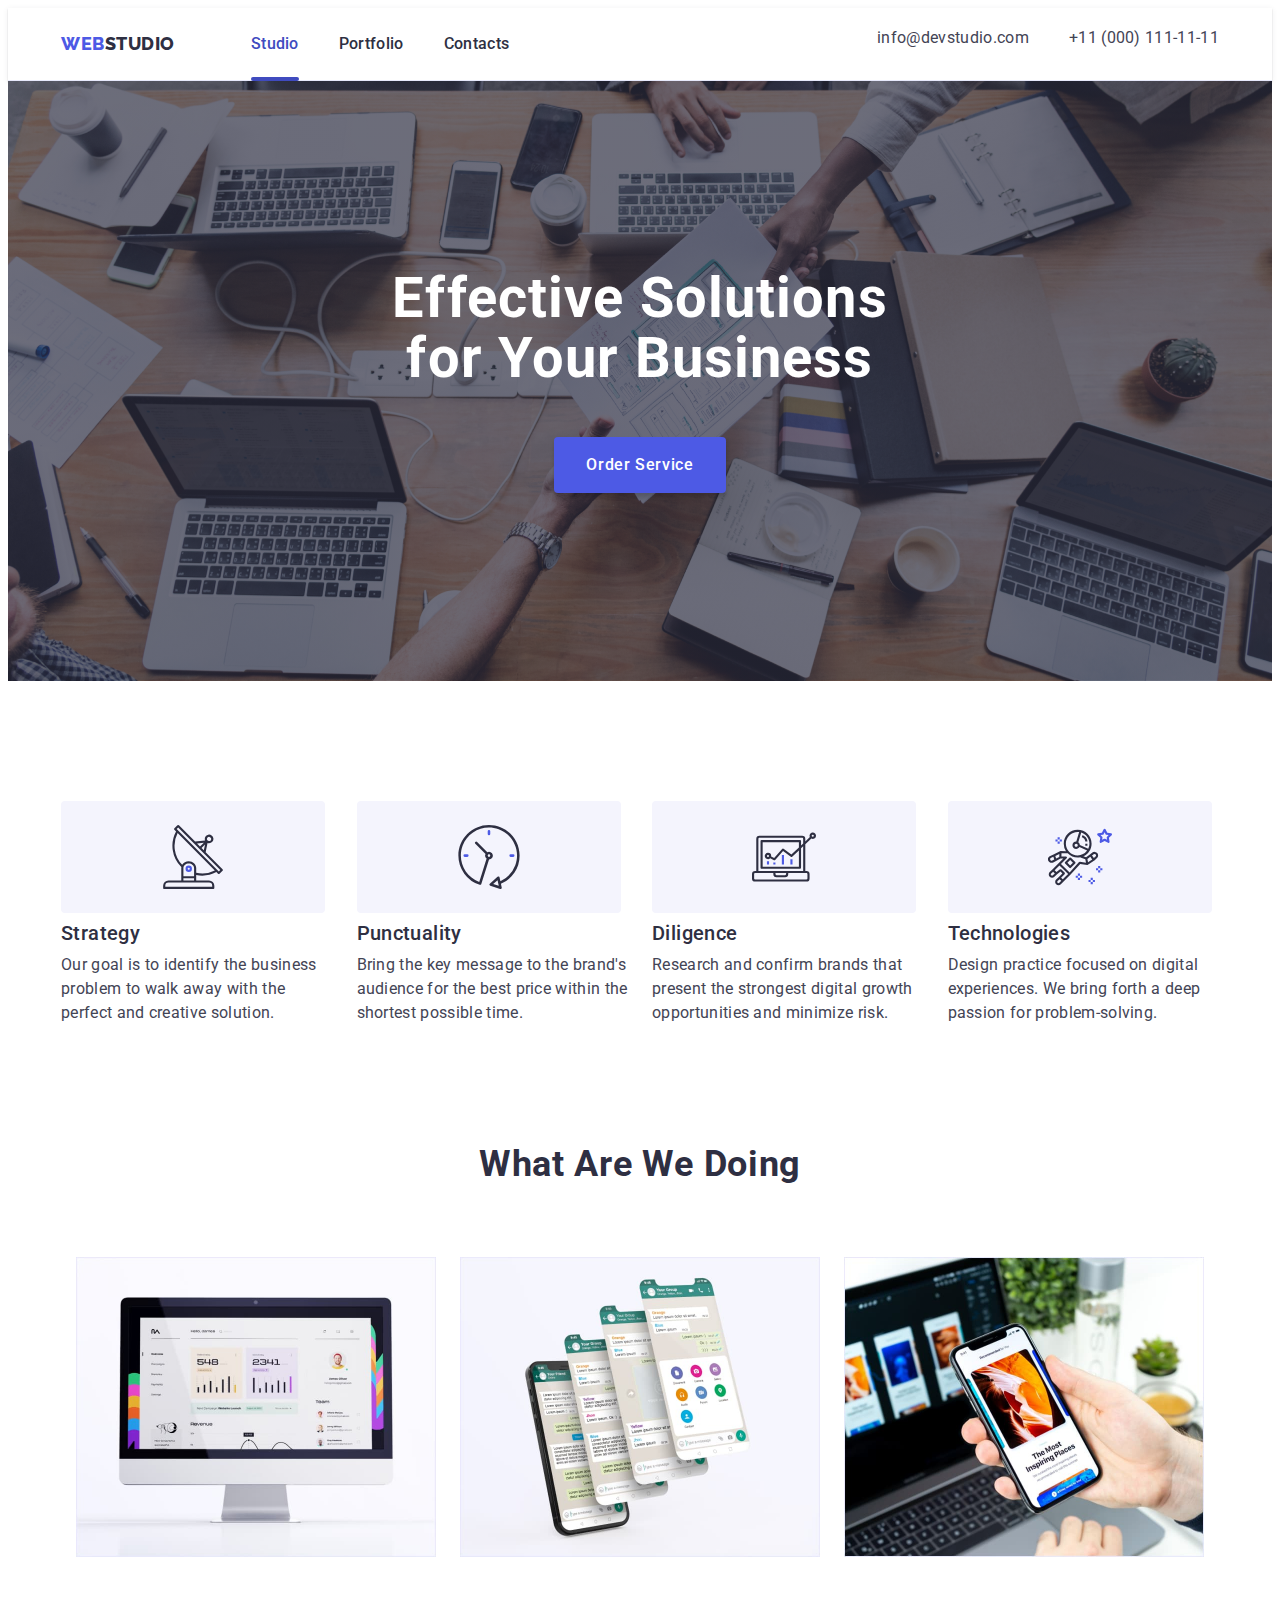
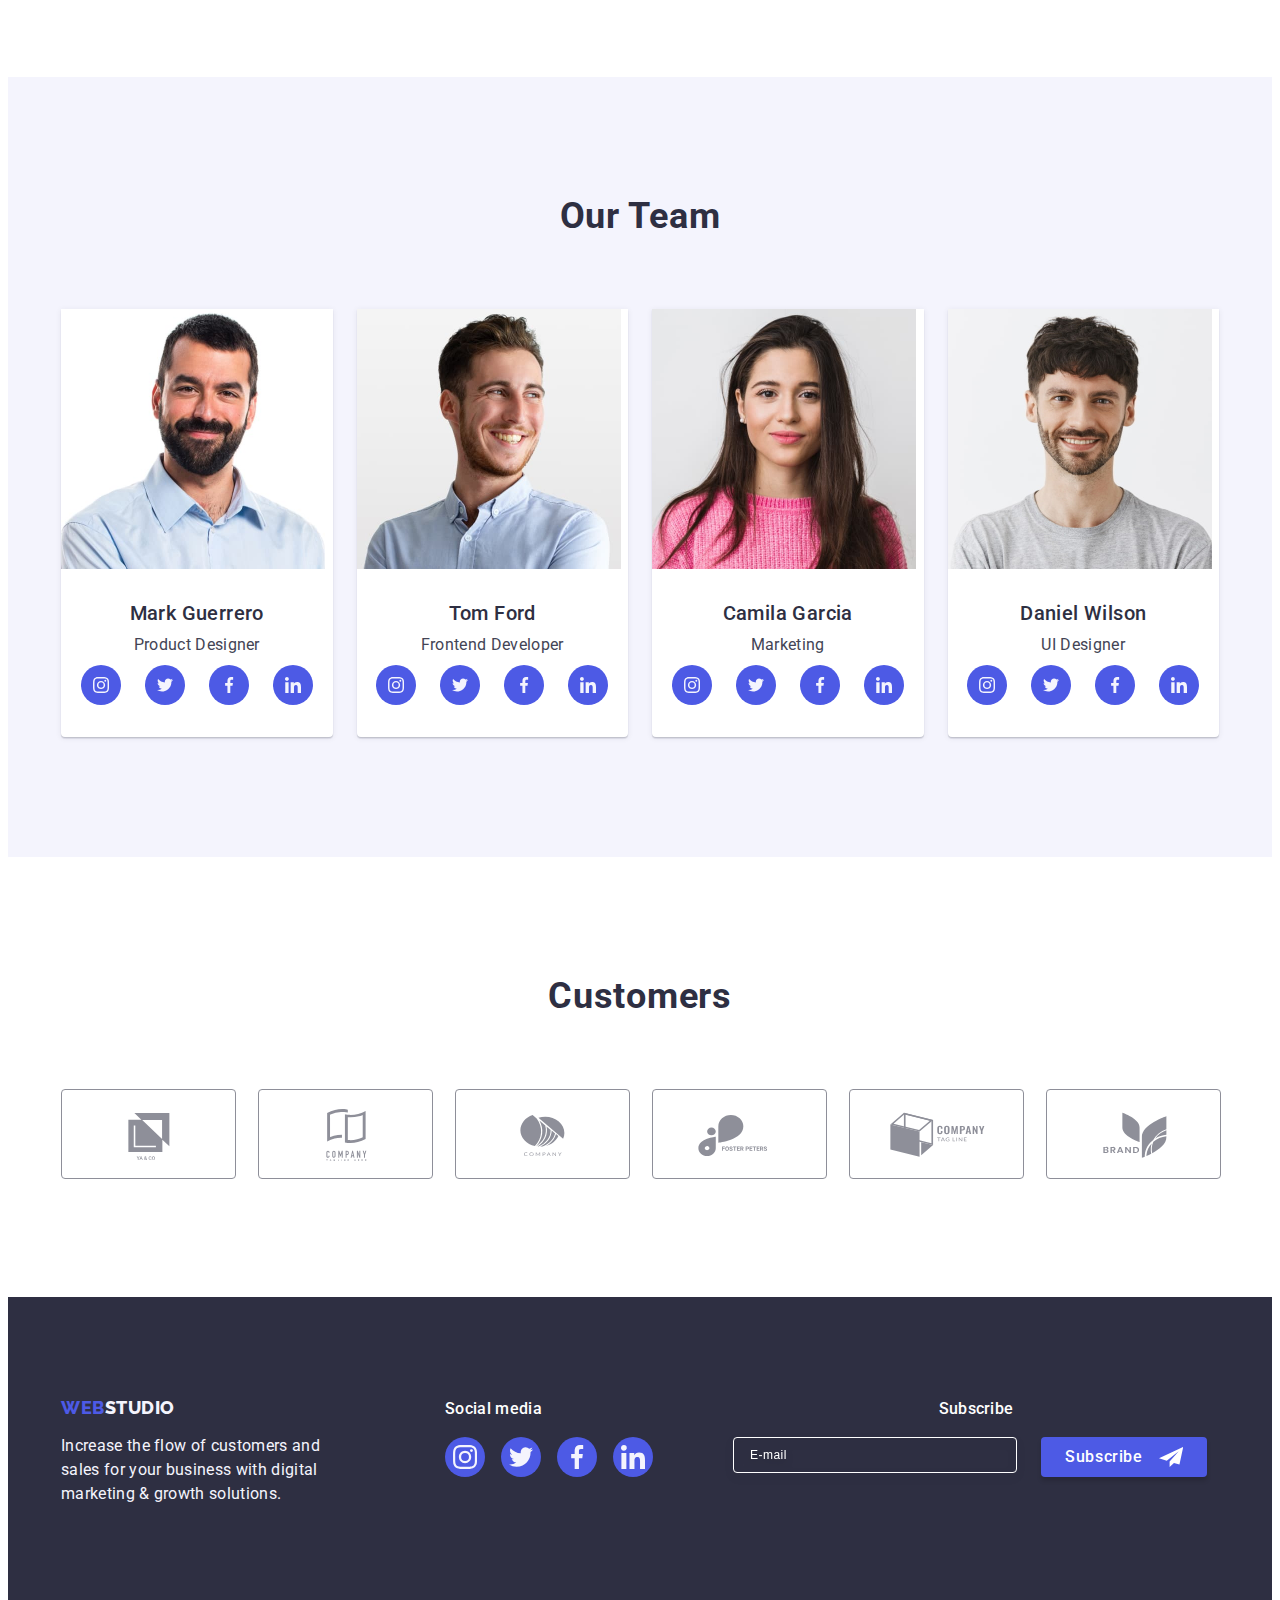
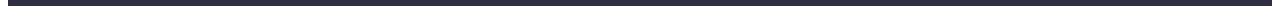
==== commit 0db725a9: "update after" ====
--- a/index.html
+++ b/index.html
@@ -55,43 +55,45 @@
                             <li class="mob-menu-item"><a class="mob-menu-link link" href="">Contacts</a></li>
                         </ul>
                     </nav>
-                    <address class="mob-menu-address">
-                        <ul class="mob-menu-address-list list">
-                            <li class="mob-menu-address-item">
-                                <a class="mob-menu-address-link phone link" href="tel:+110001111111">+11 (000) 111-11-11</a>
-                            </li>
-                            <li class="mob-menu-address-item">
-                                <a class="mob-menu-address-link email link" href="mailto:info@devstudio.com">info@devstudio.com</a>
-                            </li>
-                        </ul>
-                    </address>
-                    <div class="mob-menu-soc-container">
-                        <ul class="mob-menu-soc-list list">
-                            <li class="footer-soc-item">
-                                <a href="" class="footer-soc-link link" target="_blank" rel="noopener noreferrer"><svg
-                                        class="footer-soc-icon" width="24" height="24">
-                                        <use href="./images/icons.svg#icon-instagram"></use>
-                                    </svg></a>
-                            </li>
-                            <li class="footer-soc-item">
-                                <a href="" class="footer-soc-link link" target="_blank" rel="noopener noreferrer"><svg
-                                        class="footer-soc-icon" width="24" height="24">
-                                        <use href="./images/icons.svg#icon-twitter"></use>
-                                    </svg></a>
-                            </li>
-                            <li class="footer-soc-item">
-                                <a href="" class="footer-soc-link link" target="_blank" rel="noopener noreferrer"><svg
-                                        class="footer-soc-icon" width="24" height="24">
-                                        <use href="./images/icons.svg#icon-facebook"></use>
-                                    </svg></a>
-                            </li>
-                            <li class="footer-soc-item">
-                                <a href="" class="footer-soc-link link" target="_blank" rel="noopener noreferrer"><svg
-                                        class="footer-soc-icon" width="24" height="24">
-                                        <use href="./images/icons.svg#icon-linkedin"></use>
-                                    </svg></a>
-                            </li>
-                        </ul>
+                    <div class="mob-wrap">
+                        <address class="mob-menu-address">
+                            <ul class="mob-menu-address-list list">
+                                <li class="mob-menu-address-item">
+                                    <a class="mob-menu-address-link phone link" href="tel:+110001111111">+11 (000) 111-11-11</a>
+                                </li>
+                                <li class="mob-menu-address-item">
+                                    <a class="mob-menu-address-link email link" href="mailto:info@devstudio.com">info@devstudio.com</a>
+                                </li>
+                            </ul>
+                        </address>
+                        <div class="mob-menu-soc-container">
+                            <ul class="mob-menu-soc-list list">
+                                <li class="footer-soc-item">
+                                    <a href="" class="footer-soc-link link" target="_blank" rel="noopener noreferrer"><svg
+                                            class="footer-soc-icon" width="24" height="24">
+                                            <use href="./images/icons.svg#icon-instagram"></use>
+                                        </svg></a>
+                                </li>
+                                <li class="footer-soc-item">
+                                    <a href="" class="footer-soc-link link" target="_blank" rel="noopener noreferrer"><svg
+                                            class="footer-soc-icon" width="24" height="24">
+                                            <use href="./images/icons.svg#icon-twitter"></use>
+                                        </svg></a>
+                                </li>
+                                <li class="footer-soc-item">
+                                    <a href="" class="footer-soc-link link" target="_blank" rel="noopener noreferrer"><svg
+                                            class="footer-soc-icon" width="24" height="24">
+                                            <use href="./images/icons.svg#icon-facebook"></use>
+                                        </svg></a>
+                                </li>
+                                <li class="footer-soc-item">
+                                    <a href="" class="footer-soc-link link" target="_blank" rel="noopener noreferrer"><svg
+                                            class="footer-soc-icon" width="24" height="24">
+                                            <use href="./images/icons.svg#icon-linkedin"></use>
+                                        </svg></a>
+                                </li>
+                            </ul>
+                        </div>
                     </div>
                 </div>
             </div>
--- a/css/styles.css
+++ b/css/styles.css
@@ -135,6 +135,8 @@
     display: flex;
     align-items: center;
     justify-content: space-between;
+    padding-top: 24px;
+    padding-bottom: 24px;
 }
 
 .header-list {
@@ -274,16 +276,20 @@
     color: var(--pressed-state-color);
 }
 
+.mob-wrap {
+
+}
+
 .mob-menu-address {
     margin-bottom: 48px;
 }
 
 .mob-menu-address-link.phone {
-    font-size: 24px;
+    font-size: 36px;
     font-style: normal;
     font-weight: 700;
     line-height: 1.11;
-    letter-spacing: 0.72px;
+    letter-spacing: 0.02em;
     text-transform: capitalize;
     color: var(--primary-brand-color);
     display: block;
@@ -295,7 +301,7 @@
     font-style: normal;
     font-weight: 500;
     line-height: 1.2;
-    letter-spacing: 0.4px;
+    letter-spacing: 0.02em;
     color: var(--text-color);
 }
 
@@ -303,7 +309,7 @@
     display: flex;
     justify-content: flex-start;
     align-items: center;
-    gap: 30px;
+    gap: 56px;
 }
 
 /**--hero--**/
@@ -496,14 +502,11 @@
     padding-bottom: 96px;
 }
 
-.customers-container {}
-
-.customers-title {}
-
 .customers-list {
     display: flex;
     flex-wrap: wrap;
     gap: 24px;
+    row-gap: 72px;
 }
 
 .customers-item {
@@ -626,6 +629,7 @@
     line-height: 1.5;
     letter-spacing: 0.02em;
     color: #ffffff;
+    text-align: center;
 }
 
 .footer-input {
--- a/css/media.css
+++ b/css/media.css
@@ -1,8 +1,8 @@
 @media screen and (min-width: 428px) {
     .container {
         max-width: 426px;
-        padding-left: 16px;
-        padding-right: 16px;
+        padding-left: 15px;
+        padding-right: 15px;
     }
     .modal {
         width: 392px;
@@ -18,6 +18,11 @@
     .modal {
        width: 408px;
     }
+
+    .header>.container {
+        padding-top: 0;
+        padding-bottom: 0;
+    }
     
  /* header */
 
@@ -29,8 +34,7 @@
     .header-logo {
         padding-top: 25px;
         padding-bottom: 25px;
-        margin-right: 120px;
-        /* margin-right: 76px; */
+        margin-right: 76px;
     }
 
     .current-page {
@@ -87,8 +91,8 @@
     }
     
     .header-address-link {
-        font-size: 16px;
-        line-height: 1.5;
+        font-size: 12px;
+        line-height: 1.16;
         letter-spacing: 0.02em;
         color: var(--text-color);
         display: block;
@@ -152,7 +156,7 @@
     
     .team-list {
         column-gap: 24px;
-        
+        row-gap: 64px;
     }
     .team-item {
         width: calc((100% - 24px) / 2);
@@ -215,6 +219,7 @@
     .header-container {
         justify-content: space-between;
     }
+       
     .header-address-list {
         display: flex;
         margin-left: auto;
